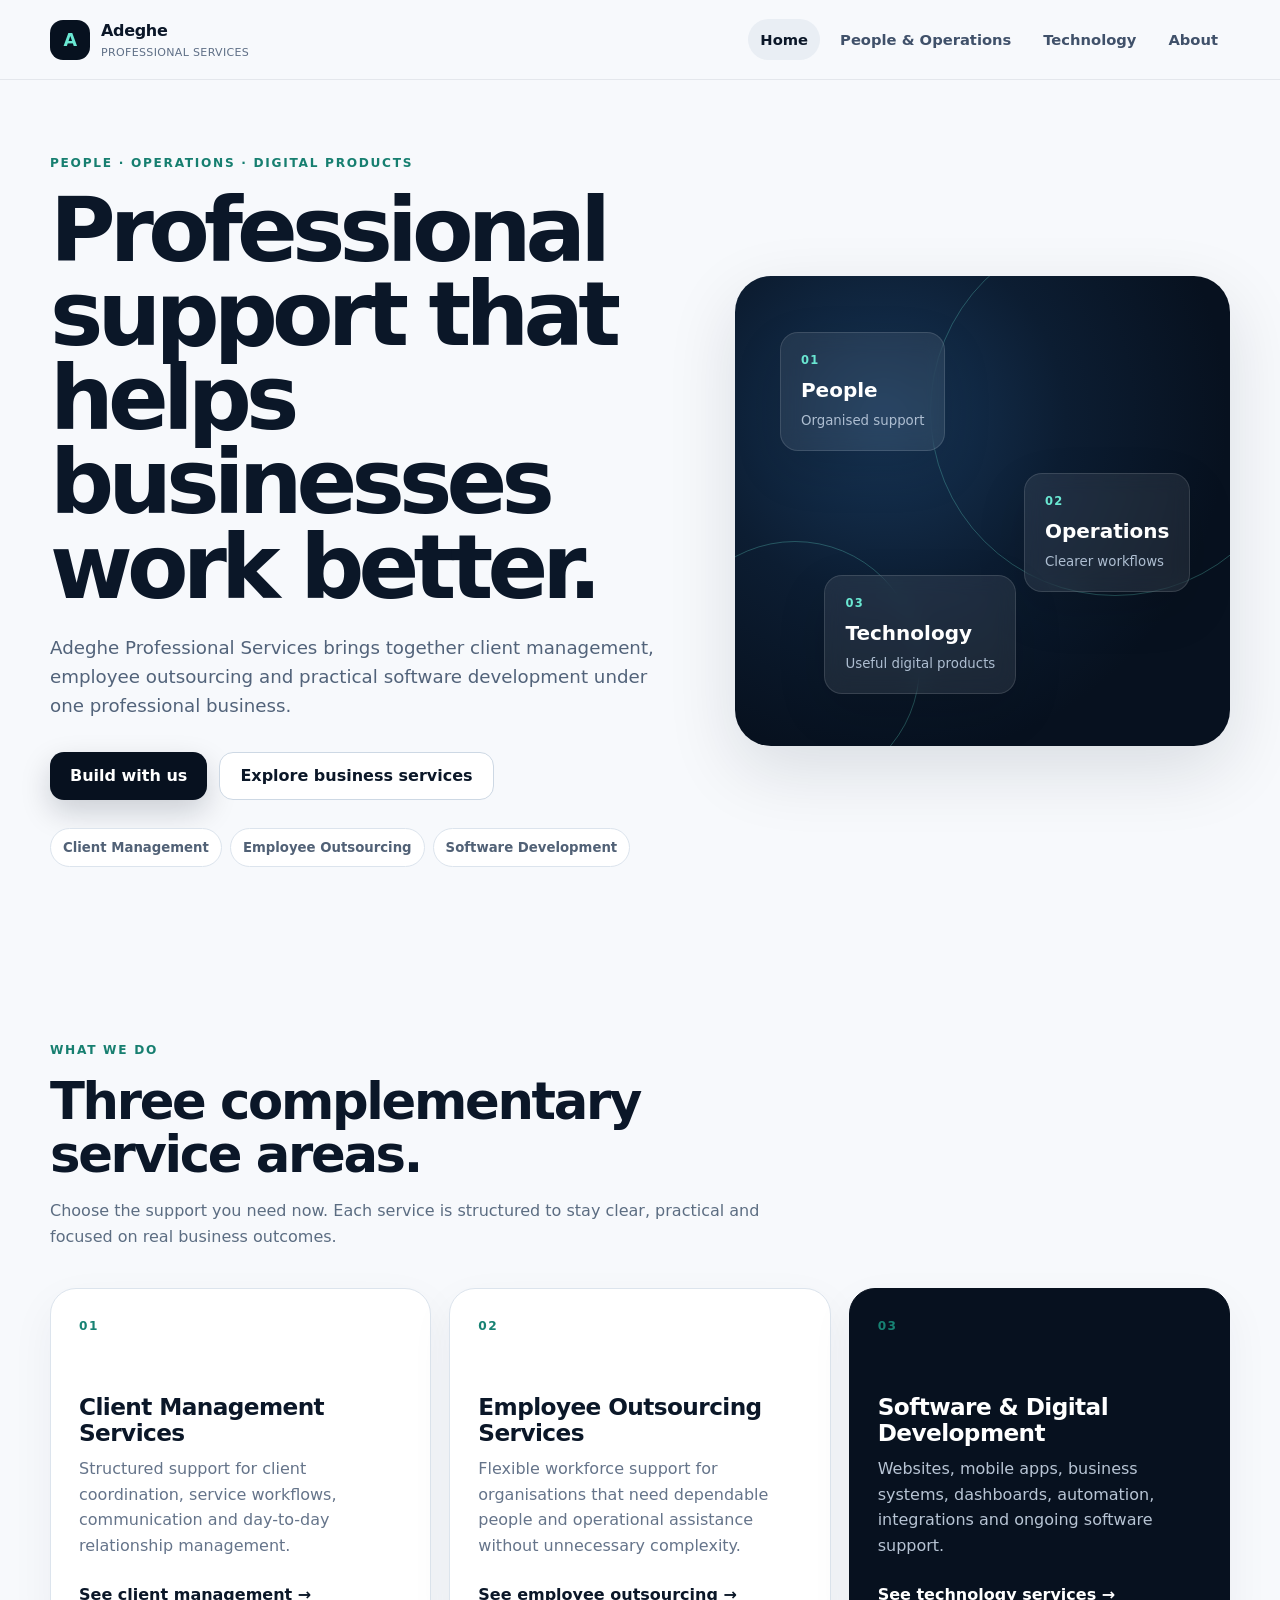
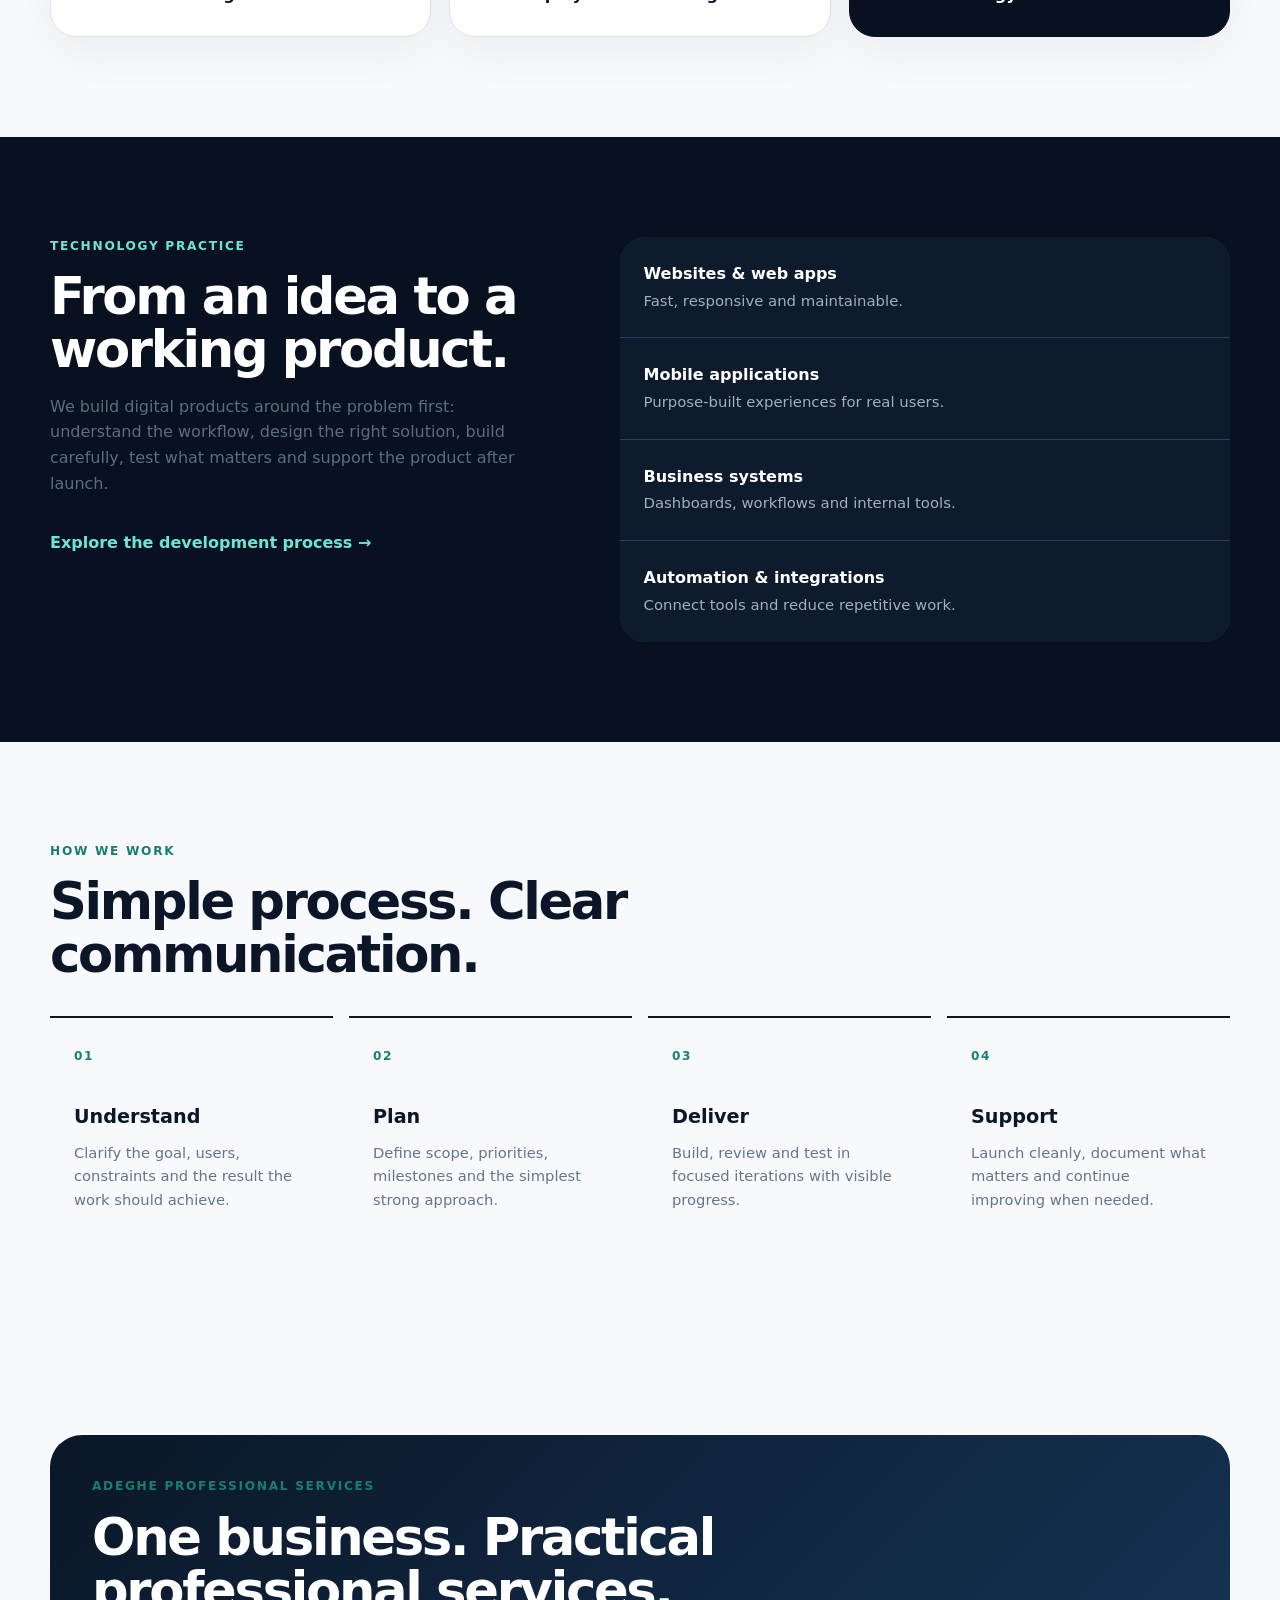
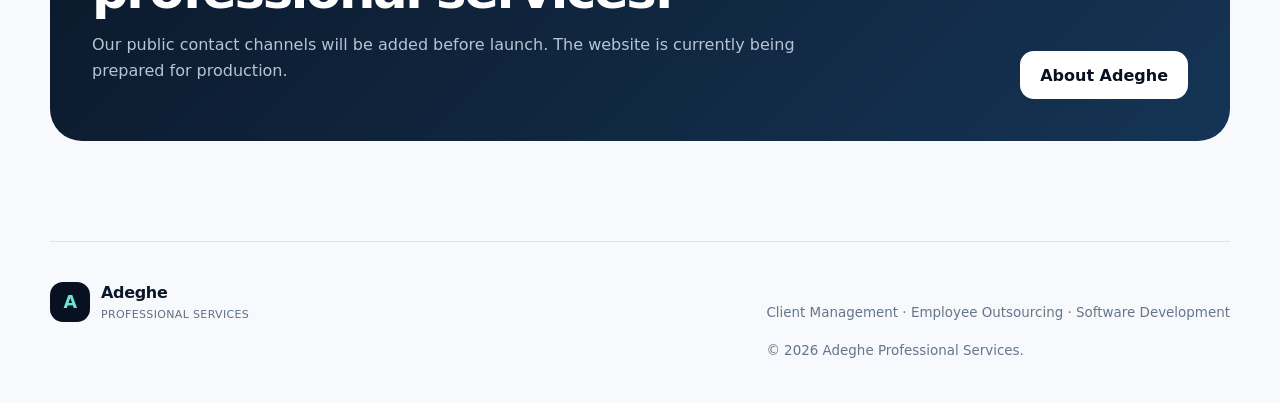
==== index.html @ 2be385c3 "feat: build Adeghe Professional Services website" ====
<!doctype html>
<html lang="en">
<head>
  <meta charset="utf-8">
  <meta name="viewport" content="width=device-width,initial-scale=1">
  <title>Adeghe Professional Services | People, Operations & Technology</title>
  <meta name="description" content="Adeghe Professional Services provides client management, employee outsourcing and software development services for businesses and organisations.">
  <meta name="theme-color" content="#07111f">
  <meta property="og:title" content="Adeghe Professional Services">
  <meta property="og:description" content="Professional support for people, operations and digital products.">
  <meta property="og:type" content="website">
  <link rel="icon" href="favicon.svg" type="image/svg+xml">
  <link rel="stylesheet" href="styles.css">
  <script defer src="script.js"></script>
  <script type="application/ld+json">
  {"@context":"https://schema.org","@type":"Organization","name":"Adeghe Professional Services","description":"Client management, employee outsourcing and software development services.","areaServed":"Nigeria"}
  </script>
</head>
<body>
  <a class="skip-link" href="#main">Skip to content</a>
  <header class="site-header">
    <a class="brand" href="index.html" aria-label="Adeghe Professional Services home">
      <span class="brand-mark" aria-hidden="true">A</span>
      <span><strong>Adeghe</strong><small>Professional Services</small></span>
    </a>
    <button class="menu-toggle" aria-expanded="false" aria-controls="primary-nav">Menu</button>
    <nav id="primary-nav" class="primary-nav" aria-label="Primary">
      <a class="active" href="index.html">Home</a>
      <a href="people-operations.html">People & Operations</a>
      <a href="technology.html">Technology</a>
      <a href="about.html">About</a>
    </nav>
  </header>

  <main id="main">
    <section class="hero shell">
      <div class="hero-copy">
        <p class="eyebrow">People · Operations · Digital Products</p>
        <h1>Professional support that helps businesses work better.</h1>
        <p class="hero-text">Adeghe Professional Services brings together client management, employee outsourcing and practical software development under one professional business.</p>
        <div class="hero-actions">
          <a class="button primary" href="technology.html">Build with us</a>
          <a class="button secondary" href="people-operations.html">Explore business services</a>
        </div>
        <div class="trust-row" aria-label="Core service areas">
          <span>Client Management</span><span>Employee Outsourcing</span><span>Software Development</span>
        </div>
      </div>
      <div class="hero-visual" aria-hidden="true">
        <div class="orbit orbit-one"></div>
        <div class="orbit orbit-two"></div>
        <div class="signal-card card-a"><span>01</span><strong>People</strong><small>Organised support</small></div>
        <div class="signal-card card-b"><span>02</span><strong>Operations</strong><small>Clearer workflows</small></div>
        <div class="signal-card card-c"><span>03</span><strong>Technology</strong><small>Useful digital products</small></div>
      </div>
    </section>

    <section class="section shell">
      <div class="section-heading">
        <p class="eyebrow">What we do</p>
        <h2>Three complementary service areas.</h2>
        <p>Choose the support you need now. Each service is structured to stay clear, practical and focused on real business outcomes.</p>
      </div>
      <div class="service-grid">
        <article class="service-card">
          <span class="service-number">01</span>
          <h3>Client Management Services</h3>
          <p>Structured support for client coordination, service workflows, communication and day-to-day relationship management.</p>
          <a href="people-operations.html#client-management">See client management <span aria-hidden="true">→</span></a>
        </article>
        <article class="service-card">
          <span class="service-number">02</span>
          <h3>Employee Outsourcing Services</h3>
          <p>Flexible workforce support for organisations that need dependable people and operational assistance without unnecessary complexity.</p>
          <a href="people-operations.html#employee-outsourcing">See employee outsourcing <span aria-hidden="true">→</span></a>
        </article>
        <article class="service-card feature-card">
          <span class="service-number">03</span>
          <h3>Software & Digital Development</h3>
          <p>Websites, mobile apps, business systems, dashboards, automation, integrations and ongoing software support.</p>
          <a href="technology.html">See technology services <span aria-hidden="true">→</span></a>
        </article>
      </div>
    </section>

    <section class="section contrast">
      <div class="shell split">
        <div>
          <p class="eyebrow">Technology practice</p>
          <h2>From an idea to a working product.</h2>
          <p>We build digital products around the problem first: understand the workflow, design the right solution, build carefully, test what matters and support the product after launch.</p>
          <a class="text-link" href="technology.html">Explore the development process →</a>
        </div>
        <div class="capability-list">
          <div><strong>Websites & web apps</strong><span>Fast, responsive and maintainable.</span></div>
          <div><strong>Mobile applications</strong><span>Purpose-built experiences for real users.</span></div>
          <div><strong>Business systems</strong><span>Dashboards, workflows and internal tools.</span></div>
          <div><strong>Automation & integrations</strong><span>Connect tools and reduce repetitive work.</span></div>
        </div>
      </div>
    </section>

    <section class="section shell">
      <div class="section-heading narrow">
        <p class="eyebrow">How we work</p>
        <h2>Simple process. Clear communication.</h2>
      </div>
      <ol class="process-grid">
        <li><span>01</span><h3>Understand</h3><p>Clarify the goal, users, constraints and the result the work should achieve.</p></li>
        <li><span>02</span><h3>Plan</h3><p>Define scope, priorities, milestones and the simplest strong approach.</p></li>
        <li><span>03</span><h3>Deliver</h3><p>Build, review and test in focused iterations with visible progress.</p></li>
        <li><span>04</span><h3>Support</h3><p>Launch cleanly, document what matters and continue improving when needed.</p></li>
      </ol>
    </section>

    <section class="section shell">
      <div class="cta-panel">
        <div>
          <p class="eyebrow">Adeghe Professional Services</p>
          <h2>One business. Practical professional services.</h2>
          <p>Our public contact channels will be added before launch. The website is currently being prepared for production.</p>
        </div>
        <a class="button light" href="about.html">About Adeghe</a>
      </div>
    </section>
  </main>

  <footer class="site-footer shell">
    <div class="brand footer-brand"><span class="brand-mark" aria-hidden="true">A</span><span><strong>Adeghe</strong><small>Professional Services</small></span></div>
    <p>Client Management · Employee Outsourcing · Software Development</p>
    <p class="copyright">© <span data-year></span> Adeghe Professional Services.</p>
  </footer>
</body>
</html>
---- styles.css ----
:root{--bg:#07111f;--bg2:#0d1b2d;--ink:#0b1728;--muted:#607087;--line:#dce4ed;--paper:#f7f9fc;--white:#fff;--accent:#2ad1b4;--accent2:#6ae7d2;--max:1180px;--radius:26px;--shadow:0 24px 70px rgba(9,25,44,.12)}*{box-sizing:border-box}html{scroll-behavior:smooth}body{margin:0;font-family:Inter,ui-sans-serif,system-ui,-apple-system,BlinkMacSystemFont,"Segoe UI",sans-serif;color:var(--ink);background:var(--paper);line-height:1.6}a{color:inherit}button,a{touch-action:manipulation}.skip-link{position:absolute;left:-9999px;top:10px;background:#fff;padding:10px 14px;z-index:100}.skip-link:focus{left:10px}.shell{width:min(calc(100% - 40px),var(--max));margin-inline:auto}.site-header{position:sticky;top:0;z-index:20;display:flex;align-items:center;justify-content:space-between;gap:28px;padding:18px max(20px,calc((100vw - var(--max))/2));background:rgba(247,249,252,.93);backdrop-filter:blur(16px);border-bottom:1px solid rgba(11,23,40,.08)}.brand{display:inline-flex;align-items:center;gap:11px;text-decoration:none;min-width:max-content}.brand-mark{display:grid;place-items:center;width:40px;height:40px;border-radius:13px;background:var(--bg);color:var(--accent2);font-weight:900;font-size:1.1rem;letter-spacing:-.03em}.brand strong,.brand small{display:block}.brand strong{font-size:1rem;letter-spacing:-.02em}.brand small{font-size:.69rem;color:var(--muted);letter-spacing:.03em;text-transform:uppercase}.primary-nav{display:flex;gap:8px;align-items:center}.primary-nav a{padding:9px 12px;border-radius:999px;text-decoration:none;color:#40516a;font-size:.92rem;font-weight:700}.primary-nav a:hover,.primary-nav a.active{background:#e9eef4;color:var(--ink)}.menu-toggle{display:none;border:1px solid var(--line);background:#fff;border-radius:12px;padding:10px 13px;font-weight:800}.hero{min-height:680px;display:grid;grid-template-columns:1.12fr .88fr;gap:56px;align-items:center;padding-top:74px;padding-bottom:74px}.eyebrow{margin:0 0 14px;color:#177f70;text-transform:uppercase;letter-spacing:.14em;font-size:.76rem;font-weight:900}.hero h1,.page-hero h1{margin:0;max-width:900px;font-size:clamp(3.25rem,7vw,6.5rem);line-height:.94;letter-spacing:-.065em}.hero-text,.page-hero>p:last-child{max-width:720px;color:#52637a;font-size:1.14rem;margin:24px 0 0}.hero-actions{display:flex;gap:12px;flex-wrap:wrap;margin-top:32px}.button{display:inline-flex;align-items:center;justify-content:center;min-height:48px;padding:0 20px;border-radius:14px;text-decoration:none;font-weight:850;transition:transform .18s ease,box-shadow .18s ease}.button:hover{transform:translateY(-2px)}.button.primary{background:var(--bg);color:#fff;box-shadow:0 12px 30px rgba(7,17,31,.18)}.button.secondary{border:1px solid #cdd8e4;background:#fff}.button.light{background:#fff;color:var(--bg)}.trust-row{display:flex;flex-wrap:wrap;gap:8px;margin-top:28px}.trust-row span,.tag-cloud span{border:1px solid var(--line);background:#fff;border-radius:999px;padding:8px 12px;font-size:.83rem;font-weight:750;color:#516176}.hero-visual{position:relative;min-height:470px;border-radius:36px;overflow:hidden;background:radial-gradient(circle at 30% 30%,#173658 0,#0c1d32 38%,#07111f 72%);box-shadow:var(--shadow)}.orbit{position:absolute;border:1px solid rgba(106,231,210,.28);border-radius:50%}.orbit-one{width:370px;height:370px;right:-70px;top:-50px}.orbit-two{width:250px;height:250px;left:-65px;bottom:-45px}.signal-card{position:absolute;padding:18px 20px;border:1px solid rgba(255,255,255,.12);border-radius:18px;background:rgba(255,255,255,.08);backdrop-filter:blur(10px);color:#fff;box-shadow:0 18px 50px rgba(0,0,0,.12)}.signal-card span{display:block;color:var(--accent2);font-size:.72rem;font-weight:900;letter-spacing:.12em}.signal-card strong{display:block;font-size:1.25rem;margin:4px 0 1px}.signal-card small{color:#aebed1}.card-a{left:9%;top:12%}.card-b{right:8%;top:42%}.card-c{left:18%;bottom:11%}.section{padding-top:100px;padding-bottom:100px}.section-heading{max-width:760px}.section-heading.narrow{max-width:620px}.section h2{font-size:clamp(2.1rem,4vw,4rem);line-height:1.03;letter-spacing:-.045em;margin:0 0 18px}.section-heading>p:last-child,.split>div>p{color:#5c6d82}.service-grid{display:grid;grid-template-columns:repeat(3,1fr);gap:18px;margin-top:38px}.service-card{min-height:300px;padding:28px;border-radius:var(--radius);background:#fff;border:1px solid var(--line);box-shadow:0 16px 45px rgba(14,34,55,.05);display:flex;flex-direction:column}.service-card.feature-card{background:var(--bg);color:#fff;border-color:var(--bg)}.service-number{font-size:.76rem;font-weight:900;letter-spacing:.12em;color:#178273}.service-card h3{font-size:1.45rem;line-height:1.12;letter-spacing:-.025em;margin:58px 0 10px}.service-card p{margin:0;color:#65748a}.feature-card p{color:#b7c4d4}.service-card a{margin-top:auto;padding-top:24px;text-decoration:none;font-weight:850}.contrast{background:var(--bg);color:#fff}.contrast .eyebrow{color:var(--accent2)}.contrast p{color:#b8c5d5}.split{display:grid;grid-template-columns:.9fr 1.1fr;gap:70px;align-items:start}.capability-list{display:grid;gap:1px;border-radius:var(--radius);overflow:hidden;background:#29405b}.capability-list div{padding:24px;background:#0d1b2d}.capability-list strong,.capability-list span{display:block}.capability-list span{color:#9fb0c4;font-size:.93rem;margin-top:3px}.text-link{display:inline-block;margin-top:18px;color:var(--accent2);font-weight:850;text-decoration:none}.process-grid{list-style:none;padding:0;margin:36px 0 0;display:grid;grid-template-columns:repeat(4,1fr);gap:16px}.process-grid li{padding:24px;border-top:2px solid var(--ink)}.process-grid span,.principles span{font-size:.76rem;font-weight:900;color:#178273;letter-spacing:.12em}.process-grid h3{margin:34px 0 8px;font-size:1.2rem}.process-grid p{margin:0;color:#66758a;font-size:.92rem}.cta-panel{display:flex;align-items:end;justify-content:space-between;gap:30px;padding:42px;border-radius:32px;background:linear-gradient(135deg,#0b1728,#153455);color:#fff}.cta-panel h2{max-width:730px;margin-bottom:8px}.cta-panel p:last-child{color:#b7c4d4;max-width:720px}.page-hero{padding-top:100px;padding-bottom:72px}.page-hero h1{font-size:clamp(3rem,6vw,5.7rem);max-width:980px}.detail-section{display:grid;grid-template-columns:130px 1fr;gap:32px}.detail-index{font-size:clamp(3rem,6vw,6rem);font-weight:900;letter-spacing:-.07em;color:#d5dee7;line-height:1}.detail-grid{display:grid;grid-template-columns:repeat(3,1fr);gap:16px;margin-top:34px}.detail-grid article{padding:24px;border-radius:20px;background:#fff;border:1px solid var(--line)}.contrast .detail-grid article{background:#0d1b2d;border-color:#233b58}.detail-grid h3{margin:0 0 8px}.detail-grid p{margin:0;color:#66758a}.contrast .detail-grid p{color:#aebed1}.tech-grid{grid-template-columns:repeat(3,1fr)}.tech-grid .service-card{min-height:260px}.tech-grid .service-card h3{margin-top:36px}.stacked-process{list-style:none;margin:0;padding:0}.stacked-process li{display:flex;gap:18px;padding:20px 0;border-bottom:1px solid #233b58}.stacked-process li>span{display:grid;place-items:center;flex:0 0 36px;height:36px;border-radius:50%;background:#14324d;color:var(--accent2);font-weight:900}.stacked-process strong{font-size:1.08rem}.stacked-process p{margin:2px 0 0}.tag-cloud{display:flex;flex-wrap:wrap;gap:10px;margin-top:30px}.tag-cloud span{padding:11px 15px}.principles{display:grid;gap:14px}.principles article{display:flex;gap:18px;padding:22px;border:1px solid var(--line);border-radius:20px;background:#fff}.principles h3,.principles p{margin:0}.principles p{margin-top:5px;color:#66758a}.site-footer{padding-top:38px;padding-bottom:42px;border-top:1px solid var(--line);display:grid;grid-template-columns:1fr auto;gap:16px;align-items:end;color:#66758a}.footer-brand{color:var(--ink)}.site-footer>p{margin:0;font-size:.84rem}.copyright{grid-column:2}.error-page{min-height:100vh;display:grid;place-content:center;justify-items:start}.error-page h1{font-size:clamp(3rem,7vw,6rem);margin:0;letter-spacing:-.06em}.error-page p{color:#607087}@media(max-width:900px){.hero{grid-template-columns:1fr;min-height:auto;padding-top:56px}.hero-visual{min-height:390px}.service-grid,.tech-grid{grid-template-columns:1fr 1fr}.split{grid-template-columns:1fr;gap:36px}.process-grid{grid-template-columns:1fr 1fr}.detail-section{grid-template-columns:1fr}.detail-index{font-size:3rem}.detail-grid{grid-template-columns:1fr}.site-footer{grid-template-columns:1fr}.copyright{grid-column:1}.cta-panel{align-items:flex-start;flex-direction:column}}@media(max-width:720px){.site-header{padding:14px 20px}.menu-toggle{display:block}.primary-nav{display:none;position:absolute;left:16px;right:16px;top:72px;flex-direction:column;align-items:stretch;padding:10px;background:#fff;border:1px solid var(--line);border-radius:18px;box-shadow:var(--shadow)}.primary-nav.open{display:flex}.primary-nav a{padding:12px}.shell{width:min(calc(100% - 28px),var(--max))}.hero{gap:34px;padding-top:44px;padding-bottom:54px}.hero h1,.page-hero h1{letter-spacing:-.052em}.hero-visual{min-height:340px}.signal-card{padding:14px 16px}.card-a{left:6%;top:10%}.card-b{right:5%;top:42%}.card-c{left:10%;bottom:9%}.section{padding-top:72px;padding-bottom:72px}.service-grid,.tech-grid,.process-grid{grid-template-columns:1fr}.service-card{min-height:250px}.service-card h3{margin-top:38px}.page-hero{padding-top:70px;padding-bottom:48px}.cta-panel{padding:28px}.brand small{font-size:.62rem}.site-footer{align-items:start}}@media(prefers-reduced-motion:reduce){html{scroll-behavior:auto}.button{transition:none}}
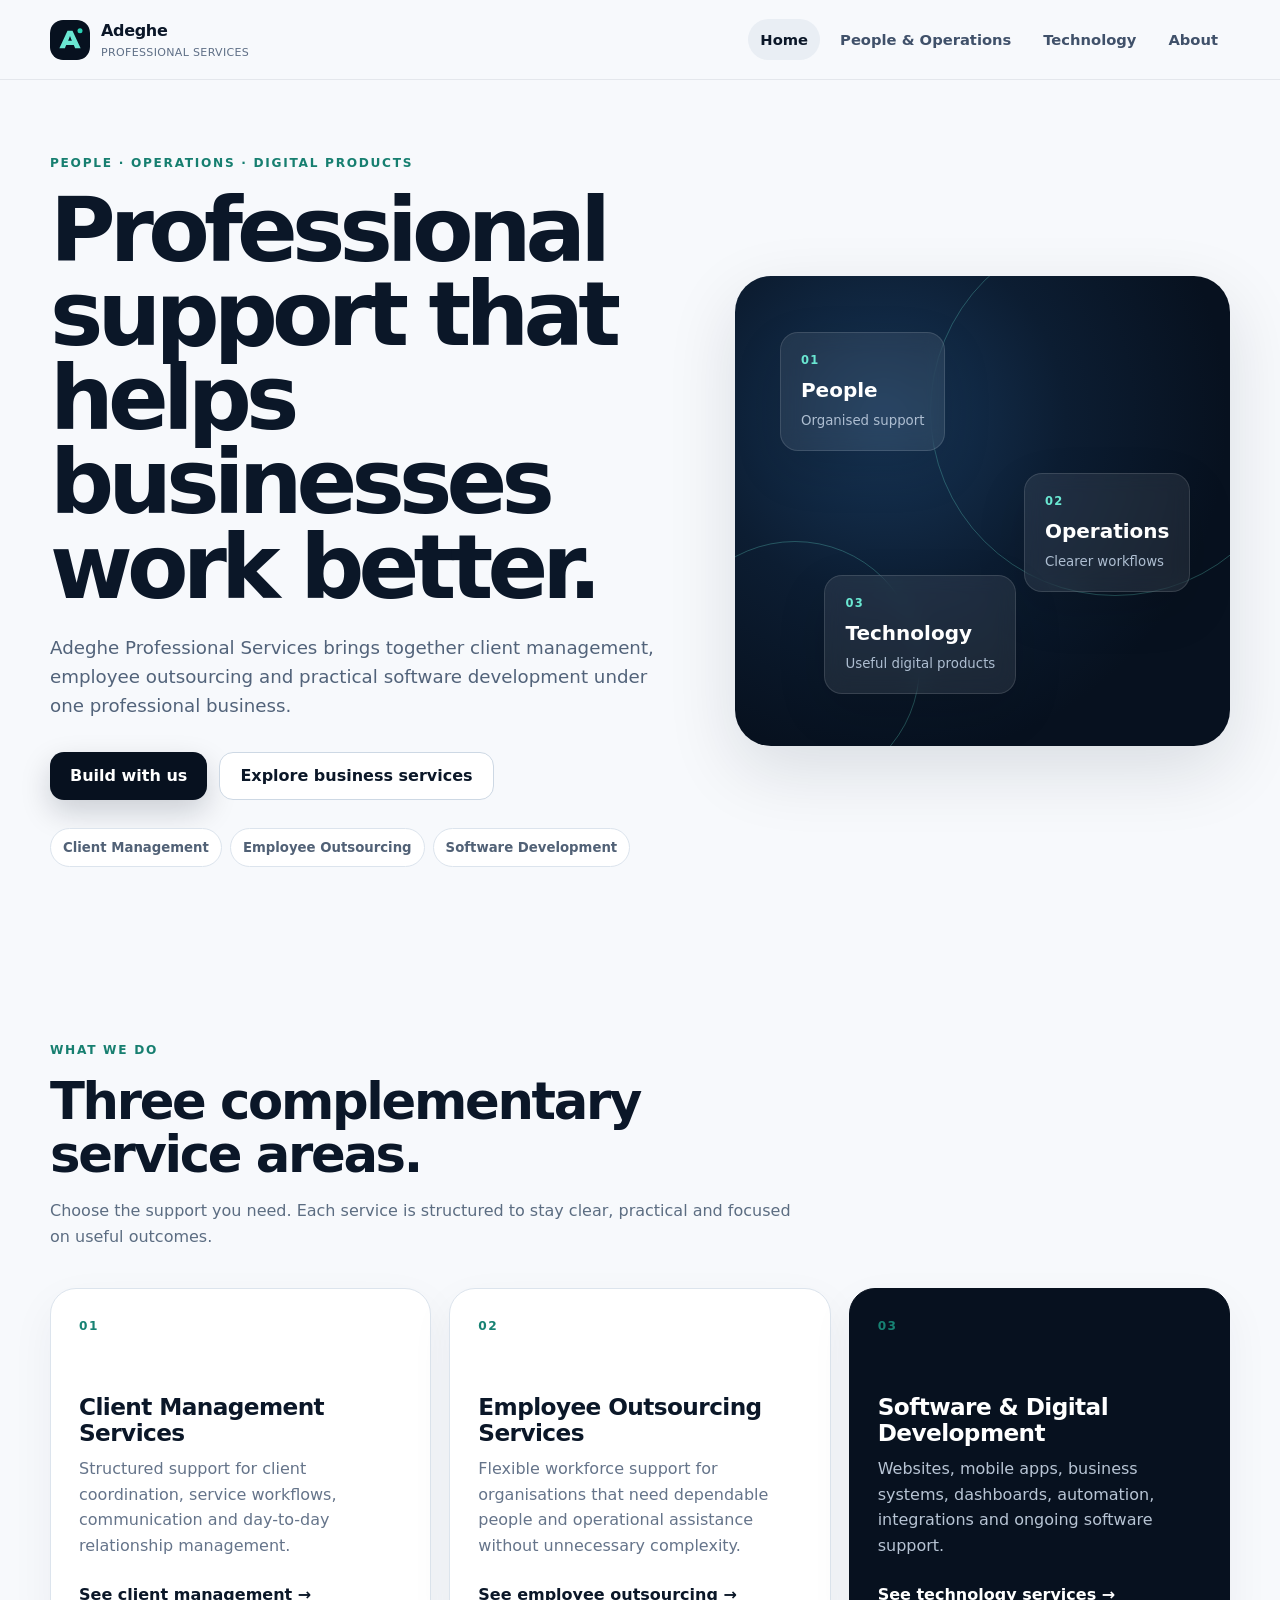
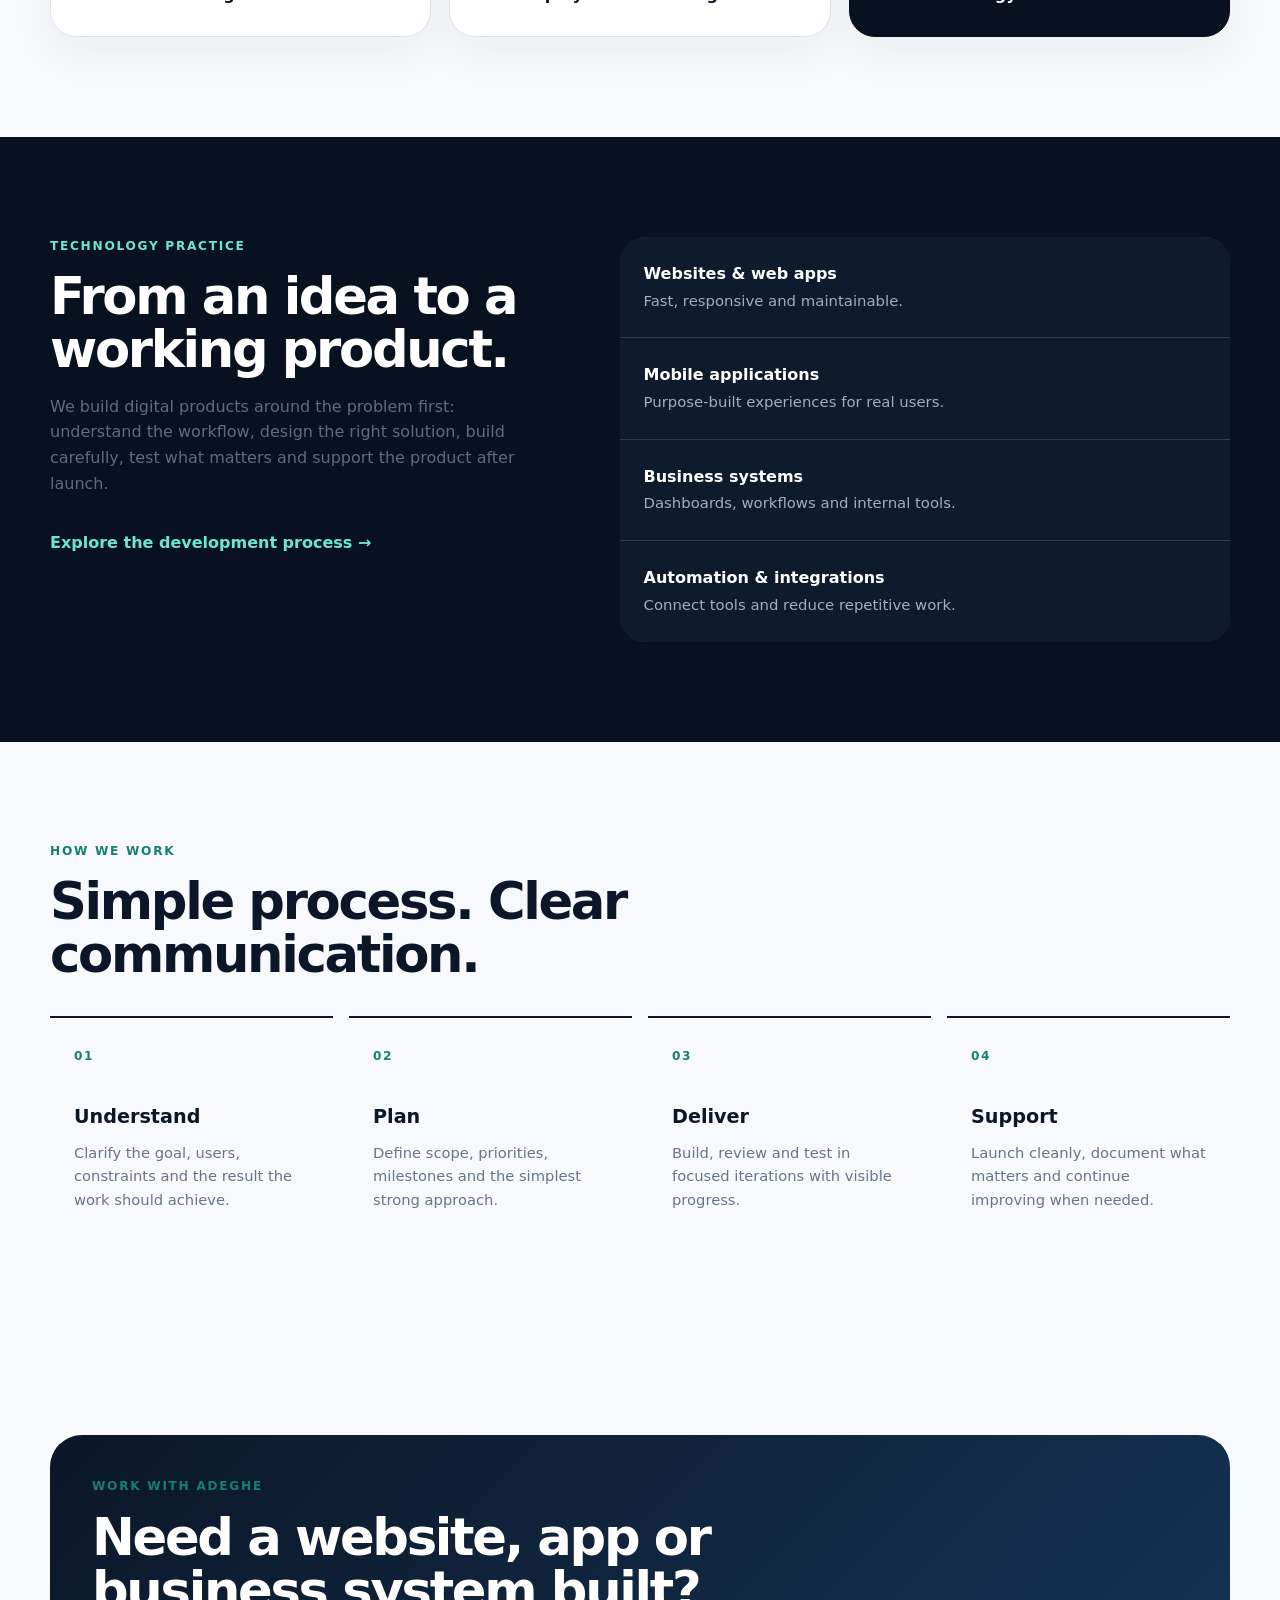
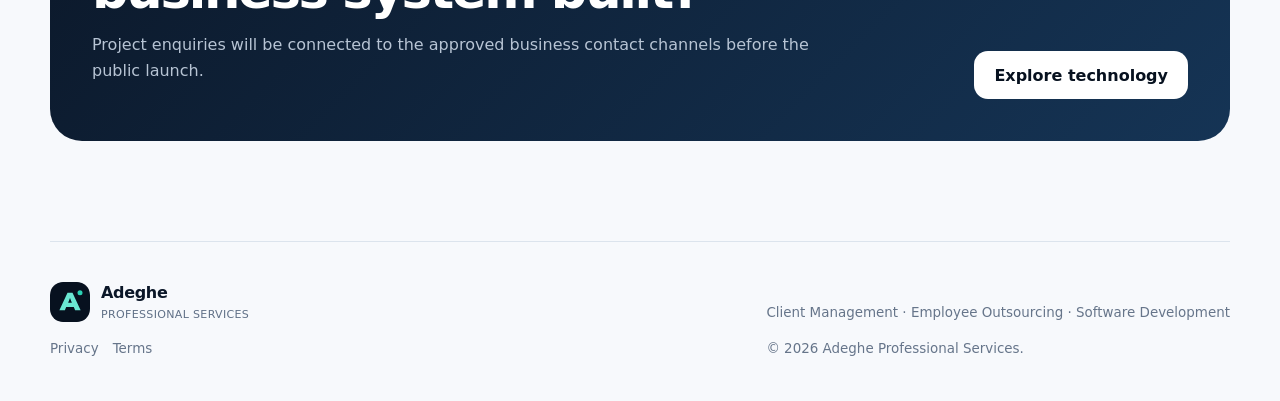
==== commit 4ad1709b: "polish: strengthen branding, scope and legal pages" ====
--- a/index.html
+++ b/index.html
@@ -2,133 +2,109 @@
 <html lang="en">
 <head>
   <meta charset="utf-8">
-  <meta name="viewport" content="width=device-width,initial-scale=1">
-  <title>Adeghe Professional Services | People, Operations & Technology</title>
-  <meta name="description" content="Adeghe Professional Services provides client management, employee outsourcing and software development services for businesses and organisations.">
-  <meta name="theme-color" content="#07111f">
+<meta name="viewport" content="width=device-width,initial-scale=1">
+<title>Adeghe Professional Services | People, Operations & Technology</title>
+<meta name="description" content="Adeghe Professional Services provides client management, employee outsourcing and software development services for businesses and organisations.">
+<meta name="theme-color" content="#07111f">
+<link rel="icon" href="favicon.svg" type="image/svg+xml">
+<link rel="stylesheet" href="styles.css">
+<script defer src="script.js"></script>
   <meta property="og:title" content="Adeghe Professional Services">
   <meta property="og:description" content="Professional support for people, operations and digital products.">
   <meta property="og:type" content="website">
-  <link rel="icon" href="favicon.svg" type="image/svg+xml">
-  <link rel="stylesheet" href="styles.css">
-  <script defer src="script.js"></script>
   <script type="application/ld+json">
   {"@context":"https://schema.org","@type":"Organization","name":"Adeghe Professional Services","description":"Client management, employee outsourcing and software development services.","areaServed":"Nigeria"}
   </script>
 </head>
 <body>
-  <a class="skip-link" href="#main">Skip to content</a>
-  <header class="site-header">
-    <a class="brand" href="index.html" aria-label="Adeghe Professional Services home">
-      <span class="brand-mark" aria-hidden="true">A</span>
-      <span><strong>Adeghe</strong><small>Professional Services</small></span>
-    </a>
-    <button class="menu-toggle" aria-expanded="false" aria-controls="primary-nav">Menu</button>
-    <nav id="primary-nav" class="primary-nav" aria-label="Primary">
-      <a class="active" href="index.html">Home</a>
-      <a href="people-operations.html">People & Operations</a>
-      <a href="technology.html">Technology</a>
-      <a href="about.html">About</a>
-    </nav>
-  </header>
+<a class="skip-link" href="#main">Skip to content</a>
+<header class="site-header">
+  <a class="brand" href="index.html" aria-label="Adeghe Professional Services home">
+    <img class="brand-mark" src="logo-mark.svg" alt="" width="40" height="40">
+    <span><strong>Adeghe</strong><small>Professional Services</small></span>
+  </a>
+  <button class="menu-toggle" aria-expanded="false" aria-controls="primary-nav">Menu</button>
+  <nav id="primary-nav" class="primary-nav" aria-label="Primary">
+    <a class="active" href="index.html">Home</a>
+    <a href="people-operations.html">People & Operations</a>
+    <a href="technology.html">Technology</a>
+    <a href="about.html">About</a>
+  </nav>
+</header>
+<main id="main">
+  <section class="hero shell">
+    <div class="hero-copy">
+      <p class="eyebrow">People · Operations · Digital Products</p>
+      <h1>Professional support that helps businesses work better.</h1>
+      <p class="hero-text">Adeghe Professional Services brings together client management, employee outsourcing and practical software development under one professional business.</p>
+      <div class="hero-actions">
+        <a class="button primary" href="technology.html">Build with us</a>
+        <a class="button secondary" href="people-operations.html">Explore business services</a>
+      </div>
+      <div class="trust-row" aria-label="Core service areas">
+        <span>Client Management</span><span>Employee Outsourcing</span><span>Software Development</span>
+      </div>
+    </div>
+    <div class="hero-visual" aria-hidden="true">
+      <div class="orbit orbit-one"></div><div class="orbit orbit-two"></div>
+      <div class="signal-card card-a"><span>01</span><strong>People</strong><small>Organised support</small></div>
+      <div class="signal-card card-b"><span>02</span><strong>Operations</strong><small>Clearer workflows</small></div>
+      <div class="signal-card card-c"><span>03</span><strong>Technology</strong><small>Useful digital products</small></div>
+    </div>
+  </section>
 
-  <main id="main">
-    <section class="hero shell">
-      <div class="hero-copy">
-        <p class="eyebrow">People · Operations · Digital Products</p>
-        <h1>Professional support that helps businesses work better.</h1>
-        <p class="hero-text">Adeghe Professional Services brings together client management, employee outsourcing and practical software development under one professional business.</p>
-        <div class="hero-actions">
-          <a class="button primary" href="technology.html">Build with us</a>
-          <a class="button secondary" href="people-operations.html">Explore business services</a>
-        </div>
-        <div class="trust-row" aria-label="Core service areas">
-          <span>Client Management</span><span>Employee Outsourcing</span><span>Software Development</span>
-        </div>
+  <section class="section shell">
+    <div class="section-heading">
+      <p class="eyebrow">What we do</p>
+      <h2>Three complementary service areas.</h2>
+      <p>Choose the support you need. Each service is structured to stay clear, practical and focused on useful outcomes.</p>
+    </div>
+    <div class="service-grid">
+      <article class="service-card"><span class="service-number">01</span><h3>Client Management Services</h3><p>Structured support for client coordination, service workflows, communication and day-to-day relationship management.</p><a href="people-operations.html#client-management">See client management <span aria-hidden="true">→</span></a></article>
+      <article class="service-card"><span class="service-number">02</span><h3>Employee Outsourcing Services</h3><p>Flexible workforce support for organisations that need dependable people and operational assistance without unnecessary complexity.</p><a href="people-operations.html#employee-outsourcing">See employee outsourcing <span aria-hidden="true">→</span></a></article>
+      <article class="service-card feature-card"><span class="service-number">03</span><h3>Software & Digital Development</h3><p>Websites, mobile apps, business systems, dashboards, automation, integrations and ongoing software support.</p><a href="technology.html">See technology services <span aria-hidden="true">→</span></a></article>
+    </div>
+  </section>
+
+  <section class="section contrast">
+    <div class="shell split">
+      <div>
+        <p class="eyebrow">Technology practice</p>
+        <h2>From an idea to a working product.</h2>
+        <p>We build digital products around the problem first: understand the workflow, design the right solution, build carefully, test what matters and support the product after launch.</p>
+        <a class="text-link" href="technology.html">Explore the development process →</a>
       </div>
-      <div class="hero-visual" aria-hidden="true">
-        <div class="orbit orbit-one"></div>
-        <div class="orbit orbit-two"></div>
-        <div class="signal-card card-a"><span>01</span><strong>People</strong><small>Organised support</small></div>
-        <div class="signal-card card-b"><span>02</span><strong>Operations</strong><small>Clearer workflows</small></div>
-        <div class="signal-card card-c"><span>03</span><strong>Technology</strong><small>Useful digital products</small></div>
+      <div class="capability-list">
+        <div><strong>Websites & web apps</strong><span>Fast, responsive and maintainable.</span></div>
+        <div><strong>Mobile applications</strong><span>Purpose-built experiences for real users.</span></div>
+        <div><strong>Business systems</strong><span>Dashboards, workflows and internal tools.</span></div>
+        <div><strong>Automation & integrations</strong><span>Connect tools and reduce repetitive work.</span></div>
       </div>
-    </section>
+    </div>
+  </section>
 
-    <section class="section shell">
-      <div class="section-heading">
-        <p class="eyebrow">What we do</p>
-        <h2>Three complementary service areas.</h2>
-        <p>Choose the support you need now. Each service is structured to stay clear, practical and focused on real business outcomes.</p>
-      </div>
-      <div class="service-grid">
-        <article class="service-card">
-          <span class="service-number">01</span>
-          <h3>Client Management Services</h3>
-          <p>Structured support for client coordination, service workflows, communication and day-to-day relationship management.</p>
-          <a href="people-operations.html#client-management">See client management <span aria-hidden="true">→</span></a>
-        </article>
-        <article class="service-card">
-          <span class="service-number">02</span>
-          <h3>Employee Outsourcing Services</h3>
-          <p>Flexible workforce support for organisations that need dependable people and operational assistance without unnecessary complexity.</p>
-          <a href="people-operations.html#employee-outsourcing">See employee outsourcing <span aria-hidden="true">→</span></a>
-        </article>
-        <article class="service-card feature-card">
-          <span class="service-number">03</span>
-          <h3>Software & Digital Development</h3>
-          <p>Websites, mobile apps, business systems, dashboards, automation, integrations and ongoing software support.</p>
-          <a href="technology.html">See technology services <span aria-hidden="true">→</span></a>
-        </article>
-      </div>
-    </section>
+  <section class="section shell">
+    <div class="section-heading narrow"><p class="eyebrow">How we work</p><h2>Simple process. Clear communication.</h2></div>
+    <ol class="process-grid">
+      <li><span>01</span><h3>Understand</h3><p>Clarify the goal, users, constraints and the result the work should achieve.</p></li>
+      <li><span>02</span><h3>Plan</h3><p>Define scope, priorities, milestones and the simplest strong approach.</p></li>
+      <li><span>03</span><h3>Deliver</h3><p>Build, review and test in focused iterations with visible progress.</p></li>
+      <li><span>04</span><h3>Support</h3><p>Launch cleanly, document what matters and continue improving when needed.</p></li>
+    </ol>
+  </section>
 
-    <section class="section contrast">
-      <div class="shell split">
-        <div>
-          <p class="eyebrow">Technology practice</p>
-          <h2>From an idea to a working product.</h2>
-          <p>We build digital products around the problem first: understand the workflow, design the right solution, build carefully, test what matters and support the product after launch.</p>
-          <a class="text-link" href="technology.html">Explore the development process →</a>
-        </div>
-        <div class="capability-list">
-          <div><strong>Websites & web apps</strong><span>Fast, responsive and maintainable.</span></div>
-          <div><strong>Mobile applications</strong><span>Purpose-built experiences for real users.</span></div>
-          <div><strong>Business systems</strong><span>Dashboards, workflows and internal tools.</span></div>
-          <div><strong>Automation & integrations</strong><span>Connect tools and reduce repetitive work.</span></div>
-        </div>
-      </div>
-    </section>
-
-    <section class="section shell">
-      <div class="section-heading narrow">
-        <p class="eyebrow">How we work</p>
-        <h2>Simple process. Clear communication.</h2>
-      </div>
-      <ol class="process-grid">
-        <li><span>01</span><h3>Understand</h3><p>Clarify the goal, users, constraints and the result the work should achieve.</p></li>
-        <li><span>02</span><h3>Plan</h3><p>Define scope, priorities, milestones and the simplest strong approach.</p></li>
-        <li><span>03</span><h3>Deliver</h3><p>Build, review and test in focused iterations with visible progress.</p></li>
-        <li><span>04</span><h3>Support</h3><p>Launch cleanly, document what matters and continue improving when needed.</p></li>
-      </ol>
-    </section>
-
-    <section class="section shell">
-      <div class="cta-panel">
-        <div>
-          <p class="eyebrow">Adeghe Professional Services</p>
-          <h2>One business. Practical professional services.</h2>
-          <p>Our public contact channels will be added before launch. The website is currently being prepared for production.</p>
-        </div>
-        <a class="button light" href="about.html">About Adeghe</a>
-      </div>
-    </section>
-  </main>
-
-  <footer class="site-footer shell">
-    <div class="brand footer-brand"><span class="brand-mark" aria-hidden="true">A</span><span><strong>Adeghe</strong><small>Professional Services</small></span></div>
-    <p>Client Management · Employee Outsourcing · Software Development</p>
-    <p class="copyright">© <span data-year></span> Adeghe Professional Services.</p>
-  </footer>
+  <section class="section shell">
+    <div class="cta-panel">
+      <div><p class="eyebrow">Work with Adeghe</p><h2>Need a website, app or business system built?</h2><p>Project enquiries will be connected to the approved business contact channels before the public launch.</p></div>
+      <a class="button light" href="technology.html">Explore technology</a>
+    </div>
+  </section>
+</main>
+<footer class="site-footer shell">
+  <div class="brand footer-brand"><img class="brand-mark" src="logo-mark.svg" alt="" width="40" height="40"><span><strong>Adeghe</strong><small>Professional Services</small></span></div>
+  <p>Client Management · Employee Outsourcing · Software Development</p>
+  <nav class="footer-links" aria-label="Legal"><a href="privacy.html">Privacy</a><a href="terms.html">Terms</a></nav>
+  <p class="copyright">© <span data-year></span> Adeghe Professional Services.</p>
+</footer>
 </body>
 </html>
--- a/styles.css
+++ b/styles.css
@@ -1 +1 @@
-:root{--bg:#07111f;--bg2:#0d1b2d;--ink:#0b1728;--muted:#607087;--line:#dce4ed;--paper:#f7f9fc;--white:#fff;--accent:#2ad1b4;--accent2:#6ae7d2;--max:1180px;--radius:26px;--shadow:0 24px 70px rgba(9,25,44,.12)}*{box-sizing:border-box}html{scroll-behavior:smooth}body{margin:0;font-family:Inter,ui-sans-serif,system-ui,-apple-system,BlinkMacSystemFont,"Segoe UI",sans-serif;color:var(--ink);background:var(--paper);line-height:1.6}a{color:inherit}button,a{touch-action:manipulation}.skip-link{position:absolute;left:-9999px;top:10px;background:#fff;padding:10px 14px;z-index:100}.skip-link:focus{left:10px}.shell{width:min(calc(100% - 40px),var(--max));margin-inline:auto}.site-header{position:sticky;top:0;z-index:20;display:flex;align-items:center;justify-content:space-between;gap:28px;padding:18px max(20px,calc((100vw - var(--max))/2));background:rgba(247,249,252,.93);backdrop-filter:blur(16px);border-bottom:1px solid rgba(11,23,40,.08)}.brand{display:inline-flex;align-items:center;gap:11px;text-decoration:none;min-width:max-content}.brand-mark{display:grid;place-items:center;width:40px;height:40px;border-radius:13px;background:var(--bg);color:var(--accent2);font-weight:900;font-size:1.1rem;letter-spacing:-.03em}.brand strong,.brand small{display:block}.brand strong{font-size:1rem;letter-spacing:-.02em}.brand small{font-size:.69rem;color:var(--muted);letter-spacing:.03em;text-transform:uppercase}.primary-nav{display:flex;gap:8px;align-items:center}.primary-nav a{padding:9px 12px;border-radius:999px;text-decoration:none;color:#40516a;font-size:.92rem;font-weight:700}.primary-nav a:hover,.primary-nav a.active{background:#e9eef4;color:var(--ink)}.menu-toggle{display:none;border:1px solid var(--line);background:#fff;border-radius:12px;padding:10px 13px;font-weight:800}.hero{min-height:680px;display:grid;grid-template-columns:1.12fr .88fr;gap:56px;align-items:center;padding-top:74px;padding-bottom:74px}.eyebrow{margin:0 0 14px;color:#177f70;text-transform:uppercase;letter-spacing:.14em;font-size:.76rem;font-weight:900}.hero h1,.page-hero h1{margin:0;max-width:900px;font-size:clamp(3.25rem,7vw,6.5rem);line-height:.94;letter-spacing:-.065em}.hero-text,.page-hero>p:last-child{max-width:720px;color:#52637a;font-size:1.14rem;margin:24px 0 0}.hero-actions{display:flex;gap:12px;flex-wrap:wrap;margin-top:32px}.button{display:inline-flex;align-items:center;justify-content:center;min-height:48px;padding:0 20px;border-radius:14px;text-decoration:none;font-weight:850;transition:transform .18s ease,box-shadow .18s ease}.button:hover{transform:translateY(-2px)}.button.primary{background:var(--bg);color:#fff;box-shadow:0 12px 30px rgba(7,17,31,.18)}.button.secondary{border:1px solid #cdd8e4;background:#fff}.button.light{background:#fff;color:var(--bg)}.trust-row{display:flex;flex-wrap:wrap;gap:8px;margin-top:28px}.trust-row span,.tag-cloud span{border:1px solid var(--line);background:#fff;border-radius:999px;padding:8px 12px;font-size:.83rem;font-weight:750;color:#516176}.hero-visual{position:relative;min-height:470px;border-radius:36px;overflow:hidden;background:radial-gradient(circle at 30% 30%,#173658 0,#0c1d32 38%,#07111f 72%);box-shadow:var(--shadow)}.orbit{position:absolute;border:1px solid rgba(106,231,210,.28);border-radius:50%}.orbit-one{width:370px;height:370px;right:-70px;top:-50px}.orbit-two{width:250px;height:250px;left:-65px;bottom:-45px}.signal-card{position:absolute;padding:18px 20px;border:1px solid rgba(255,255,255,.12);border-radius:18px;background:rgba(255,255,255,.08);backdrop-filter:blur(10px);color:#fff;box-shadow:0 18px 50px rgba(0,0,0,.12)}.signal-card span{display:block;color:var(--accent2);font-size:.72rem;font-weight:900;letter-spacing:.12em}.signal-card strong{display:block;font-size:1.25rem;margin:4px 0 1px}.signal-card small{color:#aebed1}.card-a{left:9%;top:12%}.card-b{right:8%;top:42%}.card-c{left:18%;bottom:11%}.section{padding-top:100px;padding-bottom:100px}.section-heading{max-width:760px}.section-heading.narrow{max-width:620px}.section h2{font-size:clamp(2.1rem,4vw,4rem);line-height:1.03;letter-spacing:-.045em;margin:0 0 18px}.section-heading>p:last-child,.split>div>p{color:#5c6d82}.service-grid{display:grid;grid-template-columns:repeat(3,1fr);gap:18px;margin-top:38px}.service-card{min-height:300px;padding:28px;border-radius:var(--radius);background:#fff;border:1px solid var(--line);box-shadow:0 16px 45px rgba(14,34,55,.05);display:flex;flex-direction:column}.service-card.feature-card{background:var(--bg);color:#fff;border-color:var(--bg)}.service-number{font-size:.76rem;font-weight:900;letter-spacing:.12em;color:#178273}.service-card h3{font-size:1.45rem;line-height:1.12;letter-spacing:-.025em;margin:58px 0 10px}.service-card p{margin:0;color:#65748a}.feature-card p{color:#b7c4d4}.service-card a{margin-top:auto;padding-top:24px;text-decoration:none;font-weight:850}.contrast{background:var(--bg);color:#fff}.contrast .eyebrow{color:var(--accent2)}.contrast p{color:#b8c5d5}.split{display:grid;grid-template-columns:.9fr 1.1fr;gap:70px;align-items:start}.capability-list{display:grid;gap:1px;border-radius:var(--radius);overflow:hidden;background:#29405b}.capability-list div{padding:24px;background:#0d1b2d}.capability-list strong,.capability-list span{display:block}.capability-list span{color:#9fb0c4;font-size:.93rem;margin-top:3px}.text-link{display:inline-block;margin-top:18px;color:var(--accent2);font-weight:850;text-decoration:none}.process-grid{list-style:none;padding:0;margin:36px 0 0;display:grid;grid-template-columns:repeat(4,1fr);gap:16px}.process-grid li{padding:24px;border-top:2px solid var(--ink)}.process-grid span,.principles span{font-size:.76rem;font-weight:900;color:#178273;letter-spacing:.12em}.process-grid h3{margin:34px 0 8px;font-size:1.2rem}.process-grid p{margin:0;color:#66758a;font-size:.92rem}.cta-panel{display:flex;align-items:end;justify-content:space-between;gap:30px;padding:42px;border-radius:32px;background:linear-gradient(135deg,#0b1728,#153455);color:#fff}.cta-panel h2{max-width:730px;margin-bottom:8px}.cta-panel p:last-child{color:#b7c4d4;max-width:720px}.page-hero{padding-top:100px;padding-bottom:72px}.page-hero h1{font-size:clamp(3rem,6vw,5.7rem);max-width:980px}.detail-section{display:grid;grid-template-columns:130px 1fr;gap:32px}.detail-index{font-size:clamp(3rem,6vw,6rem);font-weight:900;letter-spacing:-.07em;color:#d5dee7;line-height:1}.detail-grid{display:grid;grid-template-columns:repeat(3,1fr);gap:16px;margin-top:34px}.detail-grid article{padding:24px;border-radius:20px;background:#fff;border:1px solid var(--line)}.contrast .detail-grid article{background:#0d1b2d;border-color:#233b58}.detail-grid h3{margin:0 0 8px}.detail-grid p{margin:0;color:#66758a}.contrast .detail-grid p{color:#aebed1}.tech-grid{grid-template-columns:repeat(3,1fr)}.tech-grid .service-card{min-height:260px}.tech-grid .service-card h3{margin-top:36px}.stacked-process{list-style:none;margin:0;padding:0}.stacked-process li{display:flex;gap:18px;padding:20px 0;border-bottom:1px solid #233b58}.stacked-process li>span{display:grid;place-items:center;flex:0 0 36px;height:36px;border-radius:50%;background:#14324d;color:var(--accent2);font-weight:900}.stacked-process strong{font-size:1.08rem}.stacked-process p{margin:2px 0 0}.tag-cloud{display:flex;flex-wrap:wrap;gap:10px;margin-top:30px}.tag-cloud span{padding:11px 15px}.principles{display:grid;gap:14px}.principles article{display:flex;gap:18px;padding:22px;border:1px solid var(--line);border-radius:20px;background:#fff}.principles h3,.principles p{margin:0}.principles p{margin-top:5px;color:#66758a}.site-footer{padding-top:38px;padding-bottom:42px;border-top:1px solid var(--line);display:grid;grid-template-columns:1fr auto;gap:16px;align-items:end;color:#66758a}.footer-brand{color:var(--ink)}.site-footer>p{margin:0;font-size:.84rem}.copyright{grid-column:2}.error-page{min-height:100vh;display:grid;place-content:center;justify-items:start}.error-page h1{font-size:clamp(3rem,7vw,6rem);margin:0;letter-spacing:-.06em}.error-page p{color:#607087}@media(max-width:900px){.hero{grid-template-columns:1fr;min-height:auto;padding-top:56px}.hero-visual{min-height:390px}.service-grid,.tech-grid{grid-template-columns:1fr 1fr}.split{grid-template-columns:1fr;gap:36px}.process-grid{grid-template-columns:1fr 1fr}.detail-section{grid-template-columns:1fr}.detail-index{font-size:3rem}.detail-grid{grid-template-columns:1fr}.site-footer{grid-template-columns:1fr}.copyright{grid-column:1}.cta-panel{align-items:flex-start;flex-direction:column}}@media(max-width:720px){.site-header{padding:14px 20px}.menu-toggle{display:block}.primary-nav{display:none;position:absolute;left:16px;right:16px;top:72px;flex-direction:column;align-items:stretch;padding:10px;background:#fff;border:1px solid var(--line);border-radius:18px;box-shadow:var(--shadow)}.primary-nav.open{display:flex}.primary-nav a{padding:12px}.shell{width:min(calc(100% - 28px),var(--max))}.hero{gap:34px;padding-top:44px;padding-bottom:54px}.hero h1,.page-hero h1{letter-spacing:-.052em}.hero-visual{min-height:340px}.signal-card{padding:14px 16px}.card-a{left:6%;top:10%}.card-b{right:5%;top:42%}.card-c{left:10%;bottom:9%}.section{padding-top:72px;padding-bottom:72px}.service-grid,.tech-grid,.process-grid{grid-template-columns:1fr}.service-card{min-height:250px}.service-card h3{margin-top:38px}.page-hero{padding-top:70px;padding-bottom:48px}.cta-panel{padding:28px}.brand small{font-size:.62rem}.site-footer{align-items:start}}@media(prefers-reduced-motion:reduce){html{scroll-behavior:auto}.button{transition:none}}+:root{--bg:#07111f;--bg2:#0d1b2d;--ink:#0b1728;--muted:#607087;--line:#dce4ed;--paper:#f7f9fc;--white:#fff;--accent:#2ad1b4;--accent2:#6ae7d2;--max:1180px;--radius:26px;--shadow:0 24px 70px rgba(9,25,44,.12)}*{box-sizing:border-box}html{scroll-behavior:smooth}body{margin:0;font-family:Inter,ui-sans-serif,system-ui,-apple-system,BlinkMacSystemFont,"Segoe UI",sans-serif;color:var(--ink);background:var(--paper);line-height:1.6}a{color:inherit}button,a{touch-action:manipulation}.skip-link{position:absolute;left:-9999px;top:10px;background:#fff;padding:10px 14px;z-index:100}.skip-link:focus{left:10px}.shell{width:min(calc(100% - 40px),var(--max));margin-inline:auto}.site-header{position:sticky;top:0;z-index:20;display:flex;align-items:center;justify-content:space-between;gap:28px;padding:18px max(20px,calc((100vw - var(--max))/2));background:rgba(247,249,252,.93);backdrop-filter:blur(16px);border-bottom:1px solid rgba(11,23,40,.08)}.brand{display:inline-flex;align-items:center;gap:11px;text-decoration:none;min-width:max-content}.brand-mark{display:block;width:40px;height:40px;border-radius:13px}.brand strong,.brand small{display:block}.brand strong{font-size:1rem;letter-spacing:-.02em}.brand small{font-size:.69rem;color:var(--muted);letter-spacing:.03em;text-transform:uppercase}.primary-nav{display:flex;gap:8px;align-items:center}.primary-nav a{padding:9px 12px;border-radius:999px;text-decoration:none;color:#40516a;font-size:.92rem;font-weight:700}.primary-nav a:hover,.primary-nav a.active{background:#e9eef4;color:var(--ink)}.menu-toggle{display:none;border:1px solid var(--line);background:#fff;border-radius:12px;padding:10px 13px;font-weight:800}.hero{min-height:680px;display:grid;grid-template-columns:1.12fr .88fr;gap:56px;align-items:center;padding-top:74px;padding-bottom:74px}.eyebrow{margin:0 0 14px;color:#177f70;text-transform:uppercase;letter-spacing:.14em;font-size:.76rem;font-weight:900}.hero h1,.page-hero h1{margin:0;max-width:900px;font-size:clamp(3.25rem,7vw,6.5rem);line-height:.94;letter-spacing:-.065em}.hero-text,.page-hero>p:last-child{max-width:720px;color:#52637a;font-size:1.14rem;margin:24px 0 0}.hero-actions{display:flex;gap:12px;flex-wrap:wrap;margin-top:32px}.button{display:inline-flex;align-items:center;justify-content:center;min-height:48px;padding:0 20px;border-radius:14px;text-decoration:none;font-weight:850;transition:transform .18s ease,box-shadow .18s ease}.button:hover{transform:translateY(-2px)}.button.primary{background:var(--bg);color:#fff;box-shadow:0 12px 30px rgba(7,17,31,.18)}.button.secondary{border:1px solid #cdd8e4;background:#fff}.button.light{background:#fff;color:var(--bg)}.trust-row{display:flex;flex-wrap:wrap;gap:8px;margin-top:28px}.trust-row span,.tag-cloud span{border:1px solid var(--line);background:#fff;border-radius:999px;padding:8px 12px;font-size:.83rem;font-weight:750;color:#516176}.hero-visual{position:relative;min-height:470px;border-radius:36px;overflow:hidden;background:radial-gradient(circle at 30% 30%,#173658 0,#0c1d32 38%,#07111f 72%);box-shadow:var(--shadow)}.orbit{position:absolute;border:1px solid rgba(106,231,210,.28);border-radius:50%}.orbit-one{width:370px;height:370px;right:-70px;top:-50px}.orbit-two{width:250px;height:250px;left:-65px;bottom:-45px}.signal-card{position:absolute;padding:18px 20px;border:1px solid rgba(255,255,255,.12);border-radius:18px;background:rgba(255,255,255,.08);backdrop-filter:blur(10px);color:#fff;box-shadow:0 18px 50px rgba(0,0,0,.12)}.signal-card span{display:block;color:var(--accent2);font-size:.72rem;font-weight:900;letter-spacing:.12em}.signal-card strong{display:block;font-size:1.25rem;margin:4px 0 1px}.signal-card small{color:#aebed1}.card-a{left:9%;top:12%}.card-b{right:8%;top:42%}.card-c{left:18%;bottom:11%}.section{padding-top:100px;padding-bottom:100px}.section-heading{max-width:760px}.section-heading.narrow{max-width:620px}.section h2{font-size:clamp(2.1rem,4vw,4rem);line-height:1.03;letter-spacing:-.045em;margin:0 0 18px}.section-heading>p:last-child,.split>div>p{color:#5c6d82}.service-grid{display:grid;grid-template-columns:repeat(3,1fr);gap:18px;margin-top:38px}.service-card{min-height:300px;padding:28px;border-radius:var(--radius);background:#fff;border:1px solid var(--line);box-shadow:0 16px 45px rgba(14,34,55,.05);display:flex;flex-direction:column}.service-card.feature-card{background:var(--bg);color:#fff;border-color:var(--bg)}.service-number{font-size:.76rem;font-weight:900;letter-spacing:.12em;color:#178273}.service-card h3{font-size:1.45rem;line-height:1.12;letter-spacing:-.025em;margin:58px 0 10px}.service-card p{margin:0;color:#65748a}.feature-card p{color:#b7c4d4}.service-card a{margin-top:auto;padding-top:24px;text-decoration:none;font-weight:850}.contrast{background:var(--bg);color:#fff}.contrast .eyebrow{color:var(--accent2)}.contrast p{color:#b8c5d5}.split{display:grid;grid-template-columns:.9fr 1.1fr;gap:70px;align-items:start}.capability-list{display:grid;gap:1px;border-radius:var(--radius);overflow:hidden;background:#29405b}.capability-list div{padding:24px;background:#0d1b2d}.capability-list strong,.capability-list span{display:block}.capability-list span{color:#9fb0c4;font-size:.93rem;margin-top:3px}.text-link{display:inline-block;margin-top:18px;color:var(--accent2);font-weight:850;text-decoration:none}.process-grid{list-style:none;padding:0;margin:36px 0 0;display:grid;grid-template-columns:repeat(4,1fr);gap:16px}.process-grid li{padding:24px;border-top:2px solid var(--ink)}.process-grid span,.principles span{font-size:.76rem;font-weight:900;color:#178273;letter-spacing:.12em}.process-grid h3{margin:34px 0 8px;font-size:1.2rem}.process-grid p{margin:0;color:#66758a;font-size:.92rem}.cta-panel{display:flex;align-items:end;justify-content:space-between;gap:30px;padding:42px;border-radius:32px;background:linear-gradient(135deg,#0b1728,#153455);color:#fff}.cta-panel h2{max-width:730px;margin-bottom:8px}.cta-panel p:last-child{color:#b7c4d4;max-width:720px}.page-hero{padding-top:100px;padding-bottom:72px}.page-hero h1{font-size:clamp(3rem,6vw,5.7rem);max-width:980px}.detail-section{display:grid;grid-template-columns:130px 1fr;gap:32px}.detail-index{font-size:clamp(3rem,6vw,6rem);font-weight:900;letter-spacing:-.07em;color:#d5dee7;line-height:1}.detail-grid{display:grid;grid-template-columns:repeat(3,1fr);gap:16px;margin-top:34px}.detail-grid article,.audience-grid article{padding:24px;border-radius:20px;background:#fff;border:1px solid var(--line)}.contrast .detail-grid article{background:#0d1b2d;border-color:#233b58}.detail-grid h3,.audience-grid h3{margin:0 0 8px}.detail-grid p,.audience-grid p{margin:0;color:#66758a}.contrast .detail-grid p{color:#aebed1}.tech-grid{grid-template-columns:repeat(3,1fr)}.tech-grid .service-card{min-height:260px}.tech-grid .service-card h3{margin-top:36px}.stacked-process{list-style:none;margin:0;padding:0}.stacked-process li{display:flex;gap:18px;padding:20px 0;border-bottom:1px solid #233b58}.stacked-process li>span{display:grid;place-items:center;flex:0 0 36px;height:36px;border-radius:50%;background:#14324d;color:var(--accent2);font-weight:900}.stacked-process strong{font-size:1.08rem}.stacked-process p{margin:2px 0 0}.tag-cloud{display:flex;flex-wrap:wrap;gap:10px;margin-top:30px}.tag-cloud span{padding:11px 15px}.audience-section{padding-top:20px}.audience-grid{display:grid;grid-template-columns:repeat(3,1fr);gap:16px;margin-top:32px}.principles{display:grid;gap:14px}.principles article{display:flex;gap:18px;padding:22px;border:1px solid var(--line);border-radius:20px;background:#fff}.principles h3,.principles p{margin:0}.principles p{margin-top:5px;color:#66758a}.legal-hero{padding-bottom:35px}.legal-copy{max-width:820px}.legal-copy h2{font-size:1.5rem;letter-spacing:-.025em;margin-top:38px;margin-bottom:8px}.legal-copy h2:first-child{margin-top:0}.legal-copy p{color:#5e6e82}.site-footer{padding-top:38px;padding-bottom:42px;border-top:1px solid var(--line);display:grid;grid-template-columns:1fr auto;gap:14px 22px;align-items:end;color:#66758a}.footer-brand{color:var(--ink)}.site-footer>p{margin:0;font-size:.84rem}.footer-links{display:flex;gap:14px;font-size:.84rem}.footer-links a{text-decoration:none}.footer-links a:hover{text-decoration:underline}.copyright{grid-column:2}.error-page{min-height:100vh;display:grid;place-content:center;justify-items:start}.error-page h1{font-size:clamp(3rem,7vw,6rem);margin:0;letter-spacing:-.06em}.error-page p{color:#607087}@media(max-width:900px){.hero{grid-template-columns:1fr;min-height:auto;padding-top:56px}.hero-visual{min-height:390px}.service-grid,.tech-grid{grid-template-columns:1fr 1fr}.split{grid-template-columns:1fr;gap:36px}.process-grid{grid-template-columns:1fr 1fr}.detail-section{grid-template-columns:1fr}.detail-index{font-size:3rem}.detail-grid,.audience-grid{grid-template-columns:1fr}.site-footer{grid-template-columns:1fr}.copyright{grid-column:1}.cta-panel{align-items:flex-start;flex-direction:column}}@media(max-width:720px){.site-header{padding:14px 20px}.menu-toggle{display:block}.primary-nav{display:none;position:absolute;left:16px;right:16px;top:72px;flex-direction:column;align-items:stretch;padding:10px;background:#fff;border:1px solid var(--line);border-radius:18px;box-shadow:var(--shadow)}.primary-nav.open{display:flex}.primary-nav a{padding:12px}.shell{width:min(calc(100% - 28px),var(--max))}.hero{gap:34px;padding-top:44px;padding-bottom:54px}.hero h1,.page-hero h1{letter-spacing:-.052em}.hero-visual{min-height:340px}.signal-card{padding:14px 16px}.card-a{left:6%;top:10%}.card-b{right:5%;top:42%}.card-c{left:10%;bottom:9%}.section{padding-top:72px;padding-bottom:72px}.service-grid,.tech-grid,.process-grid{grid-template-columns:1fr}.service-card{min-height:250px}.service-card h3{margin-top:38px}.page-hero{padding-top:70px;padding-bottom:48px}.cta-panel{padding:28px}.brand small{font-size:.62rem}.site-footer{align-items:start}}@media(prefers-reduced-motion:reduce){html{scroll-behavior:auto}.button{transition:none}}
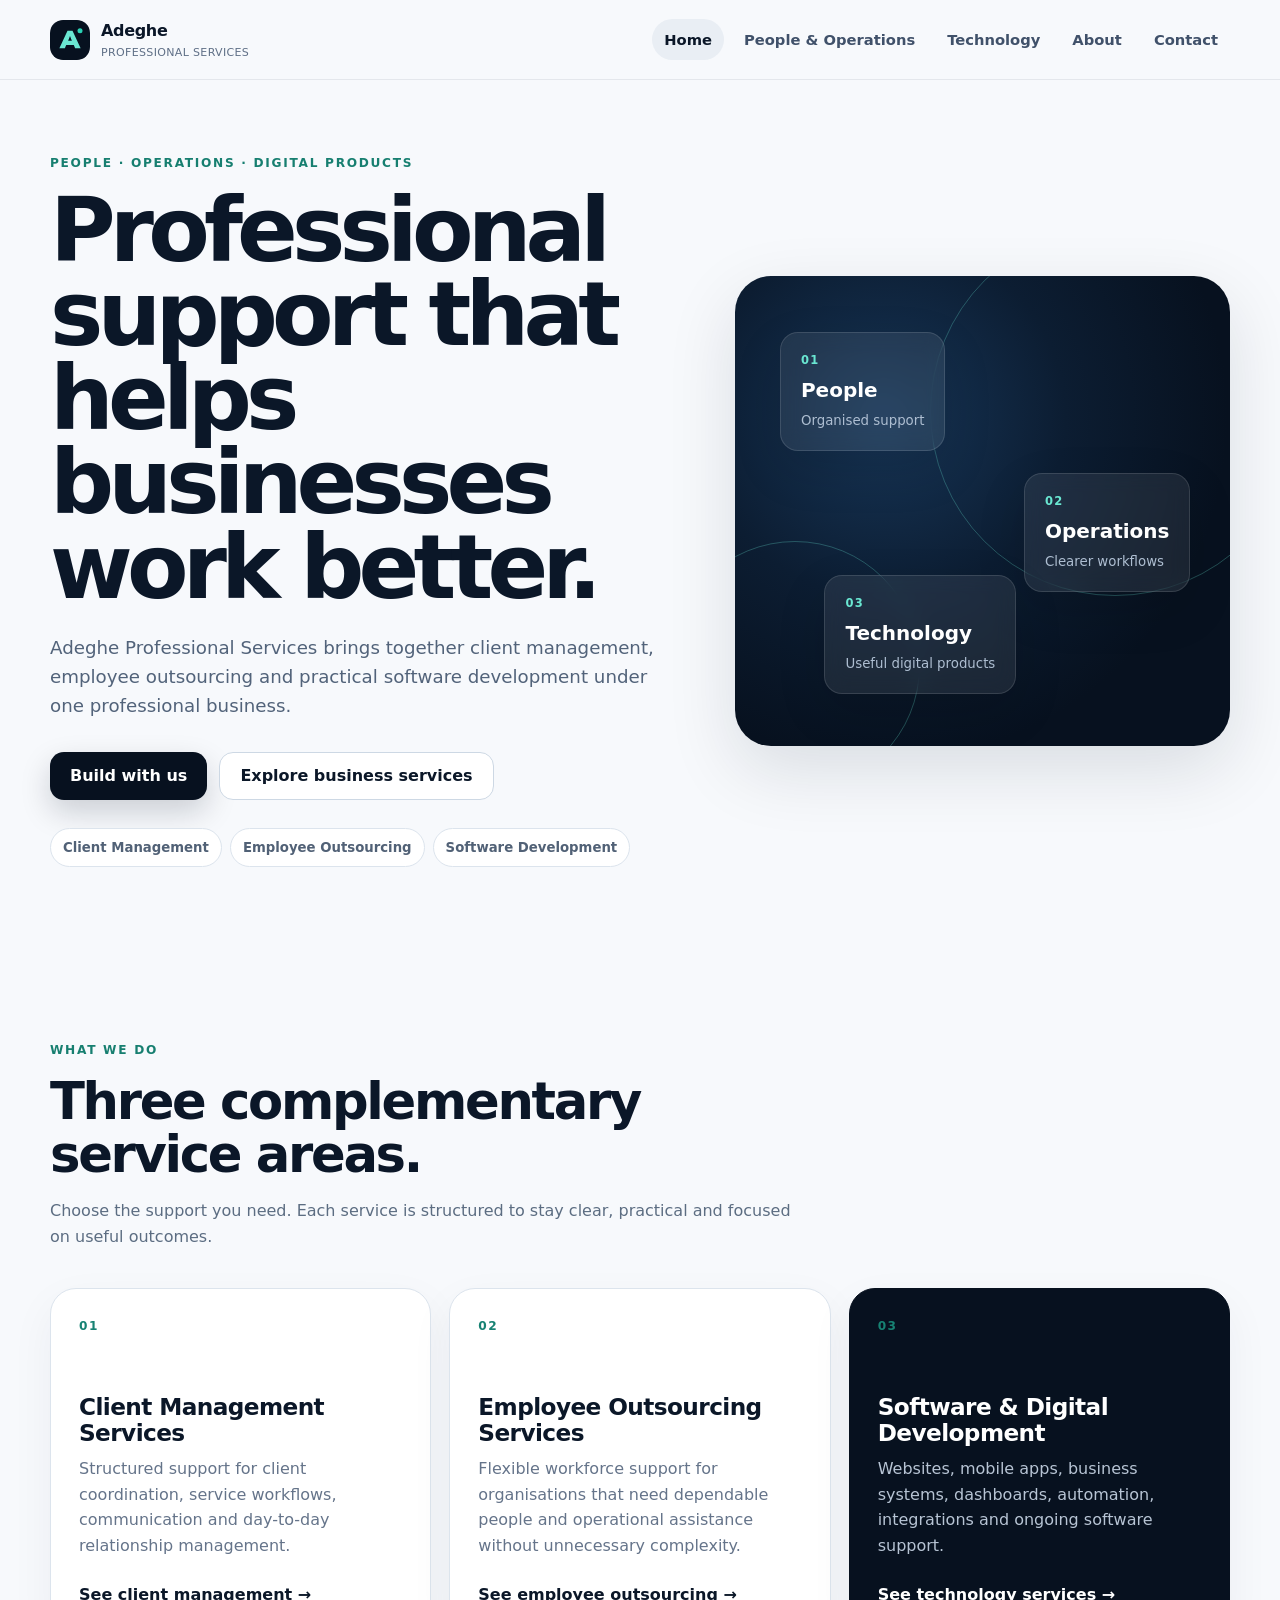
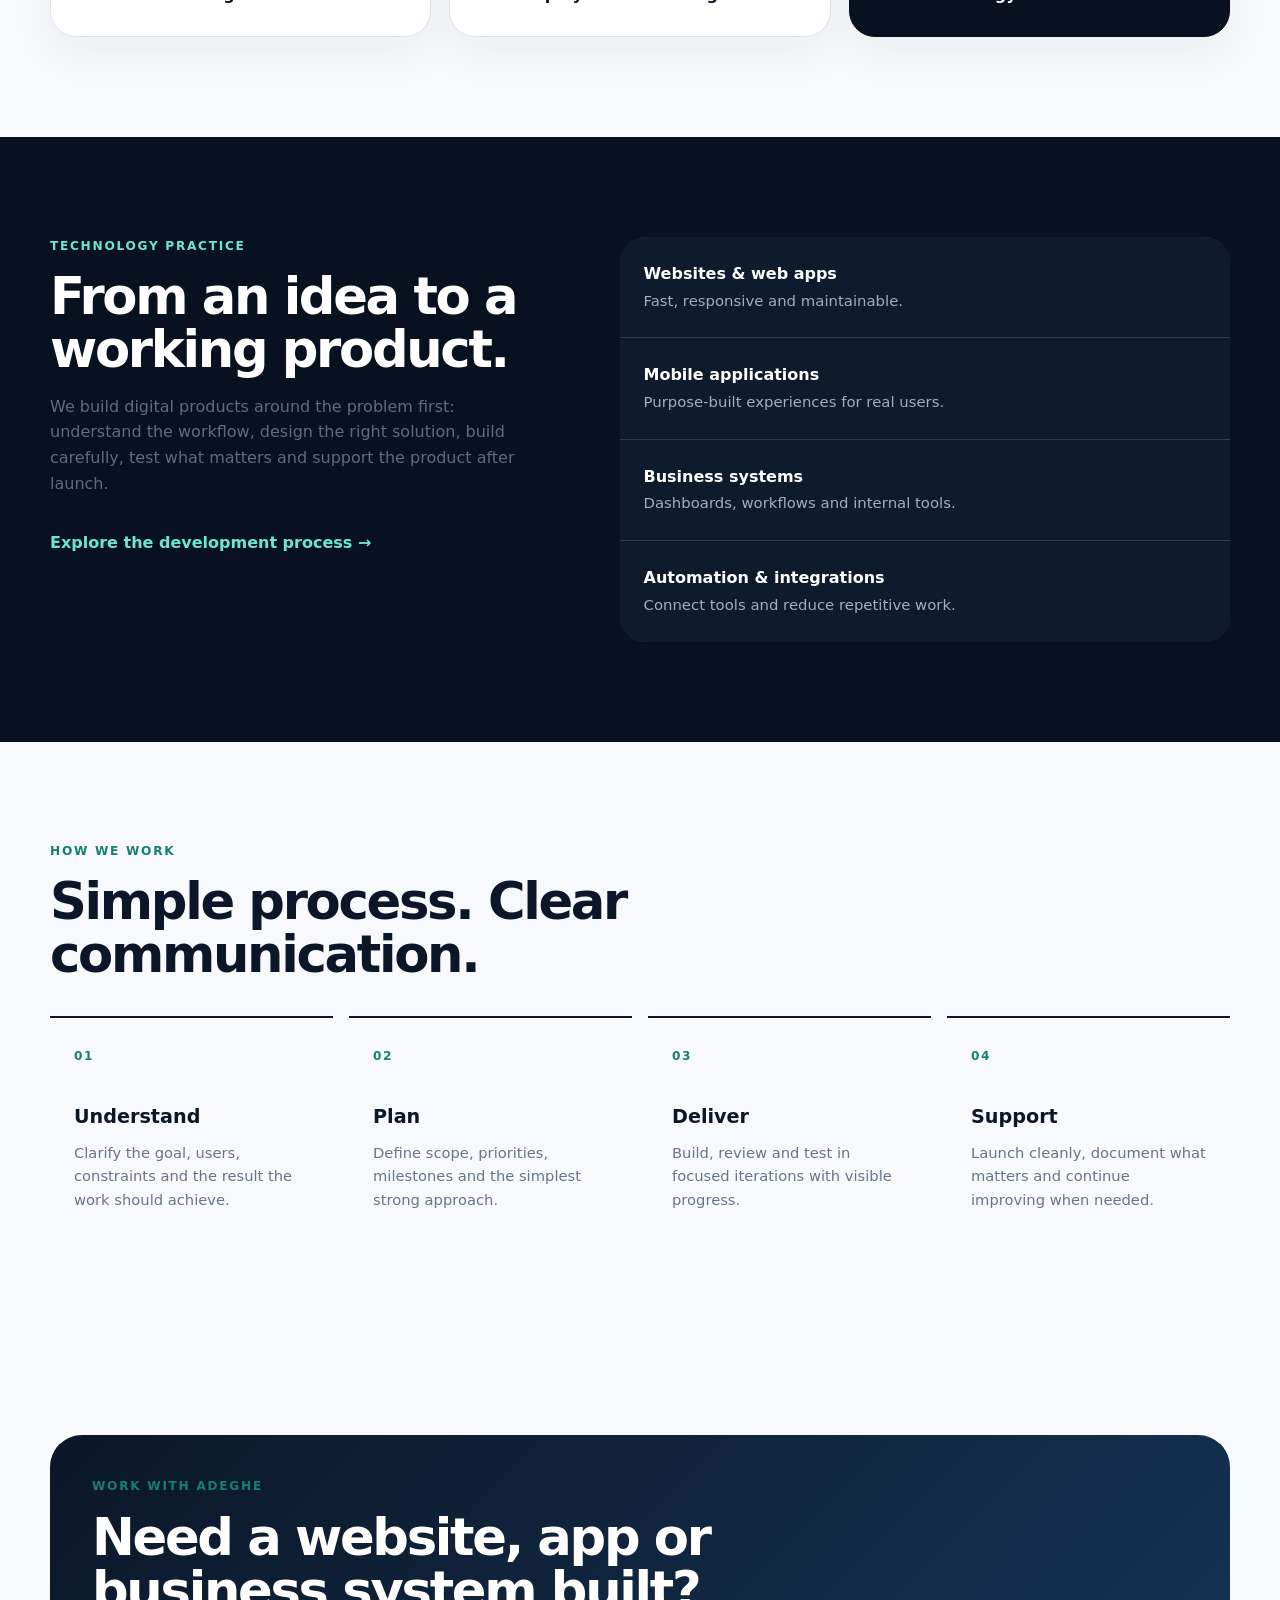
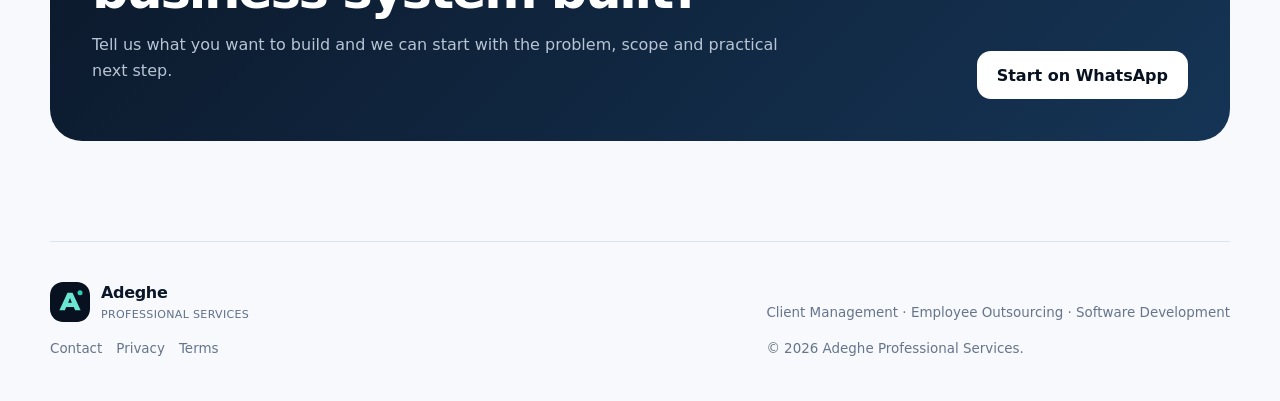
==== commit 234a8f62: "feat: add contact channels and production domain" ====
--- a/index.html
+++ b/index.html
@@ -6,14 +6,16 @@
 <title>Adeghe Professional Services | People, Operations & Technology</title>
 <meta name="description" content="Adeghe Professional Services provides client management, employee outsourcing and software development services for businesses and organisations.">
 <meta name="theme-color" content="#07111f">
+<link rel="canonical" href="https://adegheprofessionalservices.com/">
 <link rel="icon" href="favicon.svg" type="image/svg+xml">
 <link rel="stylesheet" href="styles.css">
 <script defer src="script.js"></script>
   <meta property="og:title" content="Adeghe Professional Services">
   <meta property="og:description" content="Professional support for people, operations and digital products.">
   <meta property="og:type" content="website">
+  <meta property="og:url" content="https://adegheprofessionalservices.com/">
   <script type="application/ld+json">
-  {"@context":"https://schema.org","@type":"Organization","name":"Adeghe Professional Services","description":"Client management, employee outsourcing and software development services.","areaServed":"Nigeria"}
+  {"@context":"https://schema.org","@type":"Organization","name":"Adeghe Professional Services","alternateName":"Adeghe","url":"https://adegheprofessionalservices.com/","email":"adegheprofessionalservices@gmail.com","telephone":"+2349056726687","description":"Client management, employee outsourcing and software development services.","areaServed":"Nigeria"}
   </script>
 </head>
 <body>
@@ -29,6 +31,7 @@
     <a href="people-operations.html">People & Operations</a>
     <a href="technology.html">Technology</a>
     <a href="about.html">About</a>
+    <a href="contact.html">Contact</a>
   </nav>
 </header>
 <main id="main">
@@ -95,15 +98,15 @@
 
   <section class="section shell">
     <div class="cta-panel">
-      <div><p class="eyebrow">Work with Adeghe</p><h2>Need a website, app or business system built?</h2><p>Project enquiries will be connected to the approved business contact channels before the public launch.</p></div>
-      <a class="button light" href="technology.html">Explore technology</a>
+      <div><p class="eyebrow">Work with Adeghe</p><h2>Need a website, app or business system built?</h2><p>Tell us what you want to build and we can start with the problem, scope and practical next step.</p></div>
+      <a class="button light" href="https://wa.me/2347030351005?text=Hello%20Adeghe%20Professional%20Services%2C%20I%20would%20like%20to%20discuss%20a%20web%20or%20software%20project." target="_blank" rel="noopener">Start on WhatsApp</a>
     </div>
   </section>
 </main>
 <footer class="site-footer shell">
   <div class="brand footer-brand"><img class="brand-mark" src="logo-mark.svg" alt="" width="40" height="40"><span><strong>Adeghe</strong><small>Professional Services</small></span></div>
   <p>Client Management · Employee Outsourcing · Software Development</p>
-  <nav class="footer-links" aria-label="Legal"><a href="privacy.html">Privacy</a><a href="terms.html">Terms</a></nav>
+  <nav class="footer-links" aria-label="Footer"><a href="contact.html">Contact</a><a href="privacy.html">Privacy</a><a href="terms.html">Terms</a></nav>
   <p class="copyright">© <span data-year></span> Adeghe Professional Services.</p>
 </footer>
 </body>
--- a/styles.css
+++ b/styles.css
@@ -1 +1 @@
-:root{--bg:#07111f;--bg2:#0d1b2d;--ink:#0b1728;--muted:#607087;--line:#dce4ed;--paper:#f7f9fc;--white:#fff;--accent:#2ad1b4;--accent2:#6ae7d2;--max:1180px;--radius:26px;--shadow:0 24px 70px rgba(9,25,44,.12)}*{box-sizing:border-box}html{scroll-behavior:smooth}body{margin:0;font-family:Inter,ui-sans-serif,system-ui,-apple-system,BlinkMacSystemFont,"Segoe UI",sans-serif;color:var(--ink);background:var(--paper);line-height:1.6}a{color:inherit}button,a{touch-action:manipulation}.skip-link{position:absolute;left:-9999px;top:10px;background:#fff;padding:10px 14px;z-index:100}.skip-link:focus{left:10px}.shell{width:min(calc(100% - 40px),var(--max));margin-inline:auto}.site-header{position:sticky;top:0;z-index:20;display:flex;align-items:center;justify-content:space-between;gap:28px;padding:18px max(20px,calc((100vw - var(--max))/2));background:rgba(247,249,252,.93);backdrop-filter:blur(16px);border-bottom:1px solid rgba(11,23,40,.08)}.brand{display:inline-flex;align-items:center;gap:11px;text-decoration:none;min-width:max-content}.brand-mark{display:block;width:40px;height:40px;border-radius:13px}.brand strong,.brand small{display:block}.brand strong{font-size:1rem;letter-spacing:-.02em}.brand small{font-size:.69rem;color:var(--muted);letter-spacing:.03em;text-transform:uppercase}.primary-nav{display:flex;gap:8px;align-items:center}.primary-nav a{padding:9px 12px;border-radius:999px;text-decoration:none;color:#40516a;font-size:.92rem;font-weight:700}.primary-nav a:hover,.primary-nav a.active{background:#e9eef4;color:var(--ink)}.menu-toggle{display:none;border:1px solid var(--line);background:#fff;border-radius:12px;padding:10px 13px;font-weight:800}.hero{min-height:680px;display:grid;grid-template-columns:1.12fr .88fr;gap:56px;align-items:center;padding-top:74px;padding-bottom:74px}.eyebrow{margin:0 0 14px;color:#177f70;text-transform:uppercase;letter-spacing:.14em;font-size:.76rem;font-weight:900}.hero h1,.page-hero h1{margin:0;max-width:900px;font-size:clamp(3.25rem,7vw,6.5rem);line-height:.94;letter-spacing:-.065em}.hero-text,.page-hero>p:last-child{max-width:720px;color:#52637a;font-size:1.14rem;margin:24px 0 0}.hero-actions{display:flex;gap:12px;flex-wrap:wrap;margin-top:32px}.button{display:inline-flex;align-items:center;justify-content:center;min-height:48px;padding:0 20px;border-radius:14px;text-decoration:none;font-weight:850;transition:transform .18s ease,box-shadow .18s ease}.button:hover{transform:translateY(-2px)}.button.primary{background:var(--bg);color:#fff;box-shadow:0 12px 30px rgba(7,17,31,.18)}.button.secondary{border:1px solid #cdd8e4;background:#fff}.button.light{background:#fff;color:var(--bg)}.trust-row{display:flex;flex-wrap:wrap;gap:8px;margin-top:28px}.trust-row span,.tag-cloud span{border:1px solid var(--line);background:#fff;border-radius:999px;padding:8px 12px;font-size:.83rem;font-weight:750;color:#516176}.hero-visual{position:relative;min-height:470px;border-radius:36px;overflow:hidden;background:radial-gradient(circle at 30% 30%,#173658 0,#0c1d32 38%,#07111f 72%);box-shadow:var(--shadow)}.orbit{position:absolute;border:1px solid rgba(106,231,210,.28);border-radius:50%}.orbit-one{width:370px;height:370px;right:-70px;top:-50px}.orbit-two{width:250px;height:250px;left:-65px;bottom:-45px}.signal-card{position:absolute;padding:18px 20px;border:1px solid rgba(255,255,255,.12);border-radius:18px;background:rgba(255,255,255,.08);backdrop-filter:blur(10px);color:#fff;box-shadow:0 18px 50px rgba(0,0,0,.12)}.signal-card span{display:block;color:var(--accent2);font-size:.72rem;font-weight:900;letter-spacing:.12em}.signal-card strong{display:block;font-size:1.25rem;margin:4px 0 1px}.signal-card small{color:#aebed1}.card-a{left:9%;top:12%}.card-b{right:8%;top:42%}.card-c{left:18%;bottom:11%}.section{padding-top:100px;padding-bottom:100px}.section-heading{max-width:760px}.section-heading.narrow{max-width:620px}.section h2{font-size:clamp(2.1rem,4vw,4rem);line-height:1.03;letter-spacing:-.045em;margin:0 0 18px}.section-heading>p:last-child,.split>div>p{color:#5c6d82}.service-grid{display:grid;grid-template-columns:repeat(3,1fr);gap:18px;margin-top:38px}.service-card{min-height:300px;padding:28px;border-radius:var(--radius);background:#fff;border:1px solid var(--line);box-shadow:0 16px 45px rgba(14,34,55,.05);display:flex;flex-direction:column}.service-card.feature-card{background:var(--bg);color:#fff;border-color:var(--bg)}.service-number{font-size:.76rem;font-weight:900;letter-spacing:.12em;color:#178273}.service-card h3{font-size:1.45rem;line-height:1.12;letter-spacing:-.025em;margin:58px 0 10px}.service-card p{margin:0;color:#65748a}.feature-card p{color:#b7c4d4}.service-card a{margin-top:auto;padding-top:24px;text-decoration:none;font-weight:850}.contrast{background:var(--bg);color:#fff}.contrast .eyebrow{color:var(--accent2)}.contrast p{color:#b8c5d5}.split{display:grid;grid-template-columns:.9fr 1.1fr;gap:70px;align-items:start}.capability-list{display:grid;gap:1px;border-radius:var(--radius);overflow:hidden;background:#29405b}.capability-list div{padding:24px;background:#0d1b2d}.capability-list strong,.capability-list span{display:block}.capability-list span{color:#9fb0c4;font-size:.93rem;margin-top:3px}.text-link{display:inline-block;margin-top:18px;color:var(--accent2);font-weight:850;text-decoration:none}.process-grid{list-style:none;padding:0;margin:36px 0 0;display:grid;grid-template-columns:repeat(4,1fr);gap:16px}.process-grid li{padding:24px;border-top:2px solid var(--ink)}.process-grid span,.principles span{font-size:.76rem;font-weight:900;color:#178273;letter-spacing:.12em}.process-grid h3{margin:34px 0 8px;font-size:1.2rem}.process-grid p{margin:0;color:#66758a;font-size:.92rem}.cta-panel{display:flex;align-items:end;justify-content:space-between;gap:30px;padding:42px;border-radius:32px;background:linear-gradient(135deg,#0b1728,#153455);color:#fff}.cta-panel h2{max-width:730px;margin-bottom:8px}.cta-panel p:last-child{color:#b7c4d4;max-width:720px}.page-hero{padding-top:100px;padding-bottom:72px}.page-hero h1{font-size:clamp(3rem,6vw,5.7rem);max-width:980px}.detail-section{display:grid;grid-template-columns:130px 1fr;gap:32px}.detail-index{font-size:clamp(3rem,6vw,6rem);font-weight:900;letter-spacing:-.07em;color:#d5dee7;line-height:1}.detail-grid{display:grid;grid-template-columns:repeat(3,1fr);gap:16px;margin-top:34px}.detail-grid article,.audience-grid article{padding:24px;border-radius:20px;background:#fff;border:1px solid var(--line)}.contrast .detail-grid article{background:#0d1b2d;border-color:#233b58}.detail-grid h3,.audience-grid h3{margin:0 0 8px}.detail-grid p,.audience-grid p{margin:0;color:#66758a}.contrast .detail-grid p{color:#aebed1}.tech-grid{grid-template-columns:repeat(3,1fr)}.tech-grid .service-card{min-height:260px}.tech-grid .service-card h3{margin-top:36px}.stacked-process{list-style:none;margin:0;padding:0}.stacked-process li{display:flex;gap:18px;padding:20px 0;border-bottom:1px solid #233b58}.stacked-process li>span{display:grid;place-items:center;flex:0 0 36px;height:36px;border-radius:50%;background:#14324d;color:var(--accent2);font-weight:900}.stacked-process strong{font-size:1.08rem}.stacked-process p{margin:2px 0 0}.tag-cloud{display:flex;flex-wrap:wrap;gap:10px;margin-top:30px}.tag-cloud span{padding:11px 15px}.audience-section{padding-top:20px}.audience-grid{display:grid;grid-template-columns:repeat(3,1fr);gap:16px;margin-top:32px}.principles{display:grid;gap:14px}.principles article{display:flex;gap:18px;padding:22px;border:1px solid var(--line);border-radius:20px;background:#fff}.principles h3,.principles p{margin:0}.principles p{margin-top:5px;color:#66758a}.legal-hero{padding-bottom:35px}.legal-copy{max-width:820px}.legal-copy h2{font-size:1.5rem;letter-spacing:-.025em;margin-top:38px;margin-bottom:8px}.legal-copy h2:first-child{margin-top:0}.legal-copy p{color:#5e6e82}.site-footer{padding-top:38px;padding-bottom:42px;border-top:1px solid var(--line);display:grid;grid-template-columns:1fr auto;gap:14px 22px;align-items:end;color:#66758a}.footer-brand{color:var(--ink)}.site-footer>p{margin:0;font-size:.84rem}.footer-links{display:flex;gap:14px;font-size:.84rem}.footer-links a{text-decoration:none}.footer-links a:hover{text-decoration:underline}.copyright{grid-column:2}.error-page{min-height:100vh;display:grid;place-content:center;justify-items:start}.error-page h1{font-size:clamp(3rem,7vw,6rem);margin:0;letter-spacing:-.06em}.error-page p{color:#607087}@media(max-width:900px){.hero{grid-template-columns:1fr;min-height:auto;padding-top:56px}.hero-visual{min-height:390px}.service-grid,.tech-grid{grid-template-columns:1fr 1fr}.split{grid-template-columns:1fr;gap:36px}.process-grid{grid-template-columns:1fr 1fr}.detail-section{grid-template-columns:1fr}.detail-index{font-size:3rem}.detail-grid,.audience-grid{grid-template-columns:1fr}.site-footer{grid-template-columns:1fr}.copyright{grid-column:1}.cta-panel{align-items:flex-start;flex-direction:column}}@media(max-width:720px){.site-header{padding:14px 20px}.menu-toggle{display:block}.primary-nav{display:none;position:absolute;left:16px;right:16px;top:72px;flex-direction:column;align-items:stretch;padding:10px;background:#fff;border:1px solid var(--line);border-radius:18px;box-shadow:var(--shadow)}.primary-nav.open{display:flex}.primary-nav a{padding:12px}.shell{width:min(calc(100% - 28px),var(--max))}.hero{gap:34px;padding-top:44px;padding-bottom:54px}.hero h1,.page-hero h1{letter-spacing:-.052em}.hero-visual{min-height:340px}.signal-card{padding:14px 16px}.card-a{left:6%;top:10%}.card-b{right:5%;top:42%}.card-c{left:10%;bottom:9%}.section{padding-top:72px;padding-bottom:72px}.service-grid,.tech-grid,.process-grid{grid-template-columns:1fr}.service-card{min-height:250px}.service-card h3{margin-top:38px}.page-hero{padding-top:70px;padding-bottom:48px}.cta-panel{padding:28px}.brand small{font-size:.62rem}.site-footer{align-items:start}}@media(prefers-reduced-motion:reduce){html{scroll-behavior:auto}.button{transition:none}}+:root{--bg:#07111f;--bg2:#0d1b2d;--ink:#0b1728;--muted:#607087;--line:#dce4ed;--paper:#f7f9fc;--white:#fff;--accent:#2ad1b4;--accent2:#6ae7d2;--max:1180px;--radius:26px;--shadow:0 24px 70px rgba(9,25,44,.12)}*{box-sizing:border-box}html{scroll-behavior:smooth}body{margin:0;font-family:Inter,ui-sans-serif,system-ui,-apple-system,BlinkMacSystemFont,"Segoe UI",sans-serif;color:var(--ink);background:var(--paper);line-height:1.6}a{color:inherit}button,a{touch-action:manipulation}.skip-link{position:absolute;left:-9999px;top:10px;background:#fff;padding:10px 14px;z-index:100}.skip-link:focus{left:10px}.shell{width:min(calc(100% - 40px),var(--max));margin-inline:auto}.site-header{position:sticky;top:0;z-index:20;display:flex;align-items:center;justify-content:space-between;gap:28px;padding:18px max(20px,calc((100vw - var(--max))/2));background:rgba(247,249,252,.93);backdrop-filter:blur(16px);border-bottom:1px solid rgba(11,23,40,.08)}.brand{display:inline-flex;align-items:center;gap:11px;text-decoration:none;min-width:max-content}.brand-mark{display:block;width:40px;height:40px;border-radius:13px}.brand strong,.brand small{display:block}.brand strong{font-size:1rem;letter-spacing:-.02em}.brand small{font-size:.69rem;color:var(--muted);letter-spacing:.03em;text-transform:uppercase}.primary-nav{display:flex;gap:8px;align-items:center}.primary-nav a{padding:9px 12px;border-radius:999px;text-decoration:none;color:#40516a;font-size:.92rem;font-weight:700}.primary-nav a:hover,.primary-nav a.active{background:#e9eef4;color:var(--ink)}.menu-toggle{display:none;border:1px solid var(--line);background:#fff;border-radius:12px;padding:10px 13px;font-weight:800}.hero{min-height:680px;display:grid;grid-template-columns:1.12fr .88fr;gap:56px;align-items:center;padding-top:74px;padding-bottom:74px}.eyebrow{margin:0 0 14px;color:#177f70;text-transform:uppercase;letter-spacing:.14em;font-size:.76rem;font-weight:900}.hero h1,.page-hero h1{margin:0;max-width:900px;font-size:clamp(3.25rem,7vw,6.5rem);line-height:.94;letter-spacing:-.065em}.hero-text,.page-hero>p:last-child{max-width:720px;color:#52637a;font-size:1.14rem;margin:24px 0 0}.hero-actions{display:flex;gap:12px;flex-wrap:wrap;margin-top:32px}.button{display:inline-flex;align-items:center;justify-content:center;min-height:48px;padding:0 20px;border-radius:14px;text-decoration:none;font-weight:850;transition:transform .18s ease,box-shadow .18s ease}.button:hover{transform:translateY(-2px)}.button.primary{background:var(--bg);color:#fff;box-shadow:0 12px 30px rgba(7,17,31,.18)}.button.secondary{border:1px solid #cdd8e4;background:#fff}.button.light{background:#fff;color:var(--bg)}.trust-row{display:flex;flex-wrap:wrap;gap:8px;margin-top:28px}.trust-row span,.tag-cloud span{border:1px solid var(--line);background:#fff;border-radius:999px;padding:8px 12px;font-size:.83rem;font-weight:750;color:#516176}.hero-visual{position:relative;min-height:470px;border-radius:36px;overflow:hidden;background:radial-gradient(circle at 30% 30%,#173658 0,#0c1d32 38%,#07111f 72%);box-shadow:var(--shadow)}.orbit{position:absolute;border:1px solid rgba(106,231,210,.28);border-radius:50%}.orbit-one{width:370px;height:370px;right:-70px;top:-50px}.orbit-two{width:250px;height:250px;left:-65px;bottom:-45px}.signal-card{position:absolute;padding:18px 20px;border:1px solid rgba(255,255,255,.12);border-radius:18px;background:rgba(255,255,255,.08);backdrop-filter:blur(10px);color:#fff;box-shadow:0 18px 50px rgba(0,0,0,.12)}.signal-card span{display:block;color:var(--accent2);font-size:.72rem;font-weight:900;letter-spacing:.12em}.signal-card strong{display:block;font-size:1.25rem;margin:4px 0 1px}.signal-card small{color:#aebed1}.card-a{left:9%;top:12%}.card-b{right:8%;top:42%}.card-c{left:18%;bottom:11%}.section{padding-top:100px;padding-bottom:100px}.section-heading{max-width:760px}.section-heading.narrow{max-width:620px}.section h2{font-size:clamp(2.1rem,4vw,4rem);line-height:1.03;letter-spacing:-.045em;margin:0 0 18px}.section-heading>p:last-child,.split>div>p{color:#5c6d82}.service-grid{display:grid;grid-template-columns:repeat(3,1fr);gap:18px;margin-top:38px}.service-card{min-height:300px;padding:28px;border-radius:var(--radius);background:#fff;border:1px solid var(--line);box-shadow:0 16px 45px rgba(14,34,55,.05);display:flex;flex-direction:column}.service-card.feature-card{background:var(--bg);color:#fff;border-color:var(--bg)}.service-number{font-size:.76rem;font-weight:900;letter-spacing:.12em;color:#178273}.service-card h3{font-size:1.45rem;line-height:1.12;letter-spacing:-.025em;margin:58px 0 10px}.service-card p{margin:0;color:#65748a}.feature-card p{color:#b7c4d4}.service-card a{margin-top:auto;padding-top:24px;text-decoration:none;font-weight:850}.contrast{background:var(--bg);color:#fff}.contrast .eyebrow{color:var(--accent2)}.contrast p{color:#b8c5d5}.split{display:grid;grid-template-columns:.9fr 1.1fr;gap:70px;align-items:start}.capability-list{display:grid;gap:1px;border-radius:var(--radius);overflow:hidden;background:#29405b}.capability-list div{padding:24px;background:#0d1b2d}.capability-list strong,.capability-list span{display:block}.capability-list span{color:#9fb0c4;font-size:.93rem;margin-top:3px}.text-link{display:inline-block;margin-top:18px;color:var(--accent2);font-weight:850;text-decoration:none}.process-grid{list-style:none;padding:0;margin:36px 0 0;display:grid;grid-template-columns:repeat(4,1fr);gap:16px}.process-grid li{padding:24px;border-top:2px solid var(--ink)}.process-grid span,.principles span{font-size:.76rem;font-weight:900;color:#178273;letter-spacing:.12em}.process-grid h3{margin:34px 0 8px;font-size:1.2rem}.process-grid p{margin:0;color:#66758a;font-size:.92rem}.cta-panel{display:flex;align-items:end;justify-content:space-between;gap:30px;padding:42px;border-radius:32px;background:linear-gradient(135deg,#0b1728,#153455);color:#fff}.cta-panel h2{max-width:730px;margin-bottom:8px}.cta-panel p:last-child{color:#b7c4d4;max-width:720px}.page-hero{padding-top:100px;padding-bottom:72px}.page-hero h1{font-size:clamp(3rem,6vw,5.7rem);max-width:980px}.detail-section{display:grid;grid-template-columns:130px 1fr;gap:32px}.detail-index{font-size:clamp(3rem,6vw,6rem);font-weight:900;letter-spacing:-.07em;color:#d5dee7;line-height:1}.detail-grid{display:grid;grid-template-columns:repeat(3,1fr);gap:16px;margin-top:34px}.detail-grid article,.audience-grid article{padding:24px;border-radius:20px;background:#fff;border:1px solid var(--line)}.contrast .detail-grid article{background:#0d1b2d;border-color:#233b58}.detail-grid h3,.audience-grid h3{margin:0 0 8px}.detail-grid p,.audience-grid p{margin:0;color:#66758a}.contrast .detail-grid p{color:#aebed1}.tech-grid{grid-template-columns:repeat(3,1fr)}.tech-grid .service-card{min-height:260px}.tech-grid .service-card h3{margin-top:36px}.stacked-process{list-style:none;margin:0;padding:0}.stacked-process li{display:flex;gap:18px;padding:20px 0;border-bottom:1px solid #233b58}.stacked-process li>span{display:grid;place-items:center;flex:0 0 36px;height:36px;border-radius:50%;background:#14324d;color:var(--accent2);font-weight:900}.stacked-process strong{font-size:1.08rem}.stacked-process p{margin:2px 0 0}.tag-cloud{display:flex;flex-wrap:wrap;gap:10px;margin-top:30px}.tag-cloud span{padding:11px 15px}.audience-section{padding-top:20px}.audience-grid{display:grid;grid-template-columns:repeat(3,1fr);gap:16px;margin-top:32px}.principles{display:grid;gap:14px}.principles article{display:flex;gap:18px;padding:22px;border:1px solid var(--line);border-radius:20px;background:#fff}.principles h3,.principles p{margin:0}.principles p{margin-top:5px;color:#66758a}.legal-hero{padding-bottom:35px}.legal-copy{max-width:820px}.legal-copy h2{font-size:1.5rem;letter-spacing:-.025em;margin-top:38px;margin-bottom:8px}.legal-copy h2:first-child{margin-top:0}.legal-copy p{color:#5e6e82}.site-footer{padding-top:38px;padding-bottom:42px;border-top:1px solid var(--line);display:grid;grid-template-columns:1fr auto;gap:14px 22px;align-items:end;color:#66758a}.footer-brand{color:var(--ink)}.site-footer>p{margin:0;font-size:.84rem}.footer-links{display:flex;gap:14px;font-size:.84rem}.footer-links a{text-decoration:none}.footer-links a:hover{text-decoration:underline}.copyright{grid-column:2}.error-page{min-height:100vh;display:grid;place-content:center;justify-items:start}.error-page h1{font-size:clamp(3rem,7vw,6rem);margin:0;letter-spacing:-.06em}.error-page p{color:#607087}@media(max-width:900px){.hero{grid-template-columns:1fr;min-height:auto;padding-top:56px}.hero-visual{min-height:390px}.service-grid,.tech-grid{grid-template-columns:1fr 1fr}.split{grid-template-columns:1fr;gap:36px}.process-grid{grid-template-columns:1fr 1fr}.detail-section{grid-template-columns:1fr}.detail-index{font-size:3rem}.detail-grid,.audience-grid{grid-template-columns:1fr}.site-footer{grid-template-columns:1fr}.copyright{grid-column:1}.cta-panel{align-items:flex-start;flex-direction:column}}@media(max-width:720px){.site-header{padding:14px 20px}.menu-toggle{display:block}.primary-nav{display:none;position:absolute;left:16px;right:16px;top:72px;flex-direction:column;align-items:stretch;padding:10px;background:#fff;border:1px solid var(--line);border-radius:18px;box-shadow:var(--shadow)}.primary-nav.open{display:flex}.primary-nav a{padding:12px}.shell{width:min(calc(100% - 28px),var(--max))}.hero{gap:34px;padding-top:44px;padding-bottom:54px}.hero h1,.page-hero h1{letter-spacing:-.052em}.hero-visual{min-height:340px}.signal-card{padding:14px 16px}.card-a{left:6%;top:10%}.card-b{right:5%;top:42%}.card-c{left:10%;bottom:9%}.section{padding-top:72px;padding-bottom:72px}.service-grid,.tech-grid,.process-grid{grid-template-columns:1fr}.service-card{min-height:250px}.service-card h3{margin-top:38px}.page-hero{padding-top:70px;padding-bottom:48px}.cta-panel{padding:28px}.brand small{font-size:.62rem}.site-footer{align-items:start}}@media(prefers-reduced-motion:reduce){html{scroll-behavior:auto}.button{transition:none}}.contact-grid{display:grid;grid-template-columns:repeat(3,1fr);gap:18px}.contact-card{display:flex;min-height:280px;flex-direction:column;padding:28px;border:1px solid var(--line);border-radius:var(--radius);background:#fff;text-decoration:none;box-shadow:0 16px 45px rgba(14,34,55,.05)}.contact-card h2{font-size:1.8rem;margin:46px 0 4px}.contact-card p{color:#607087;overflow-wrap:anywhere}.contact-card strong{margin-top:auto}.contact-card-feature{background:var(--bg);color:#fff;border-color:var(--bg)}.contact-card-feature p{color:#b8c5d5}.registration-band{display:flex;justify-content:space-between;align-items:end;gap:30px;padding-top:30px;padding-bottom:70px}.registration-band>div{max-width:760px}.registration-band h2{margin-bottom:10px}.registration-band p:last-child{color:#5c6d82}@media(max-width:900px){.contact-grid{grid-template-columns:1fr}.registration-band{align-items:flex-start;flex-direction:column}}
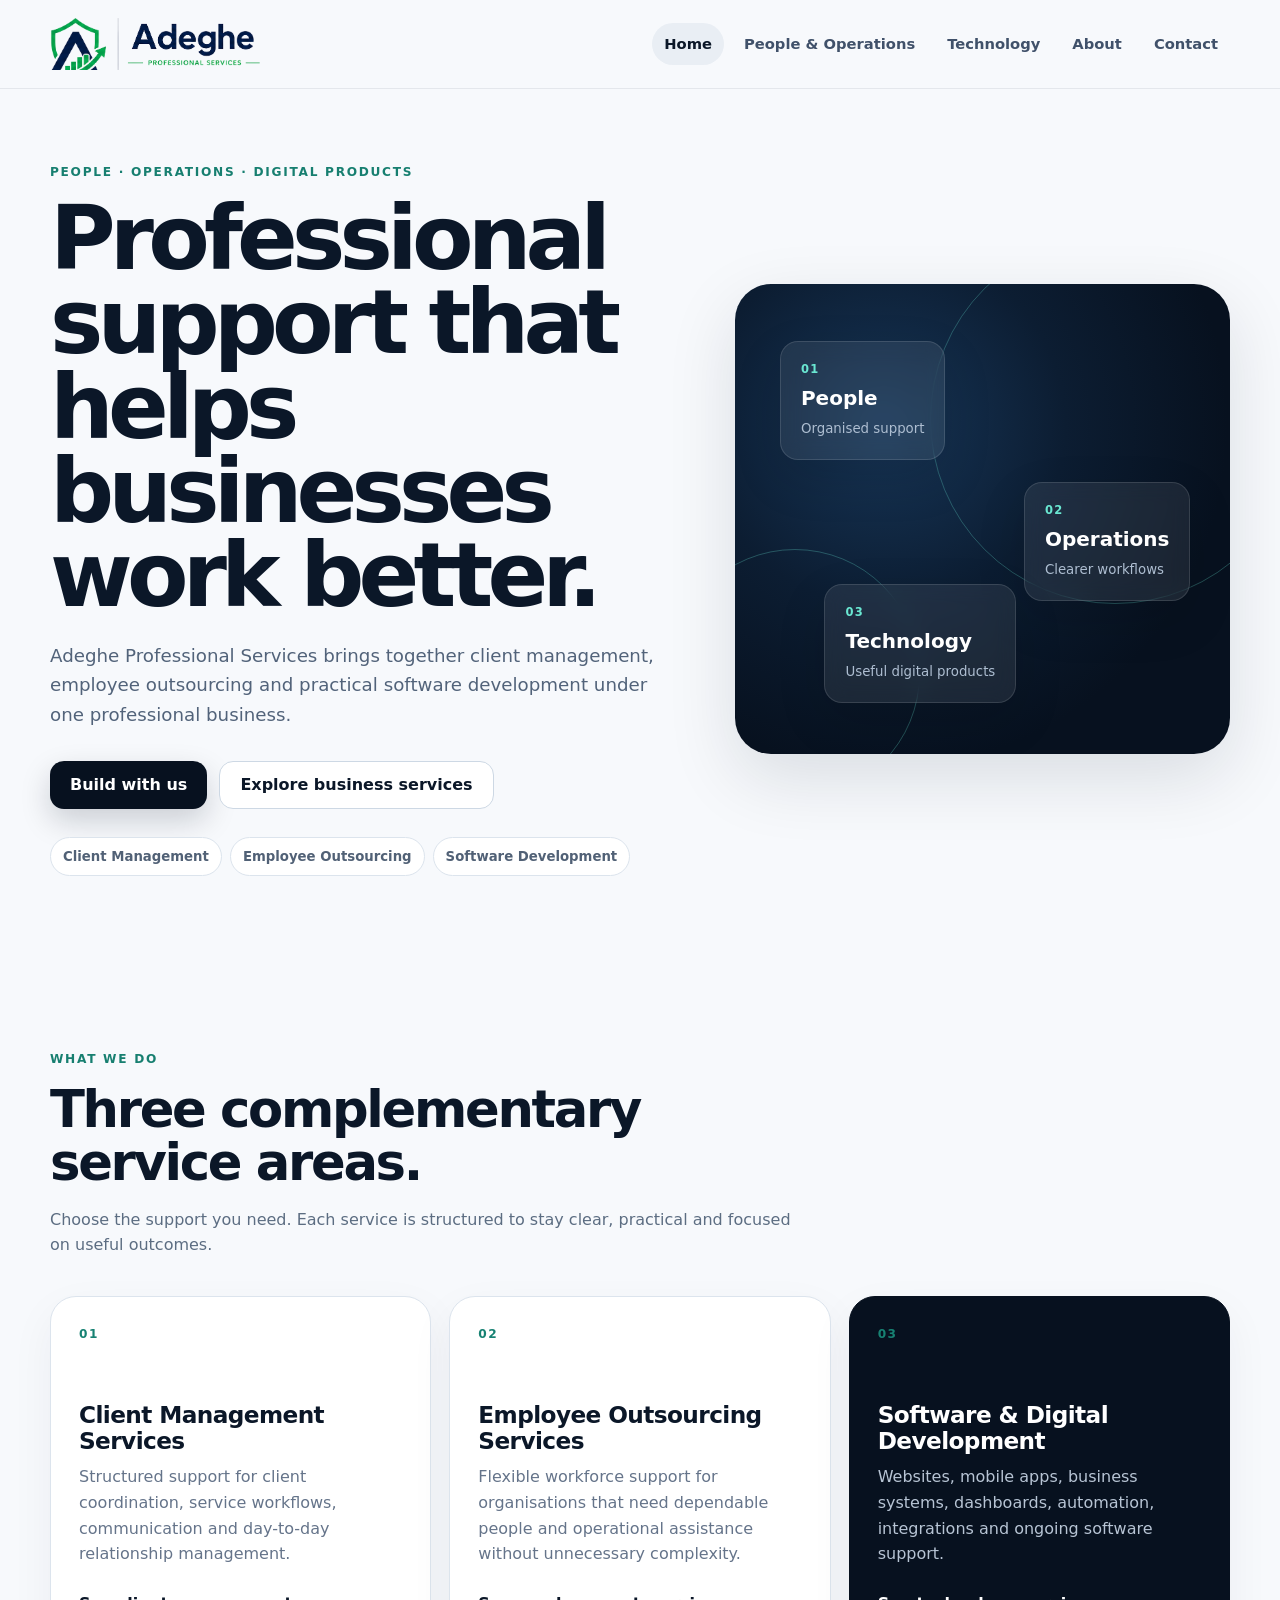
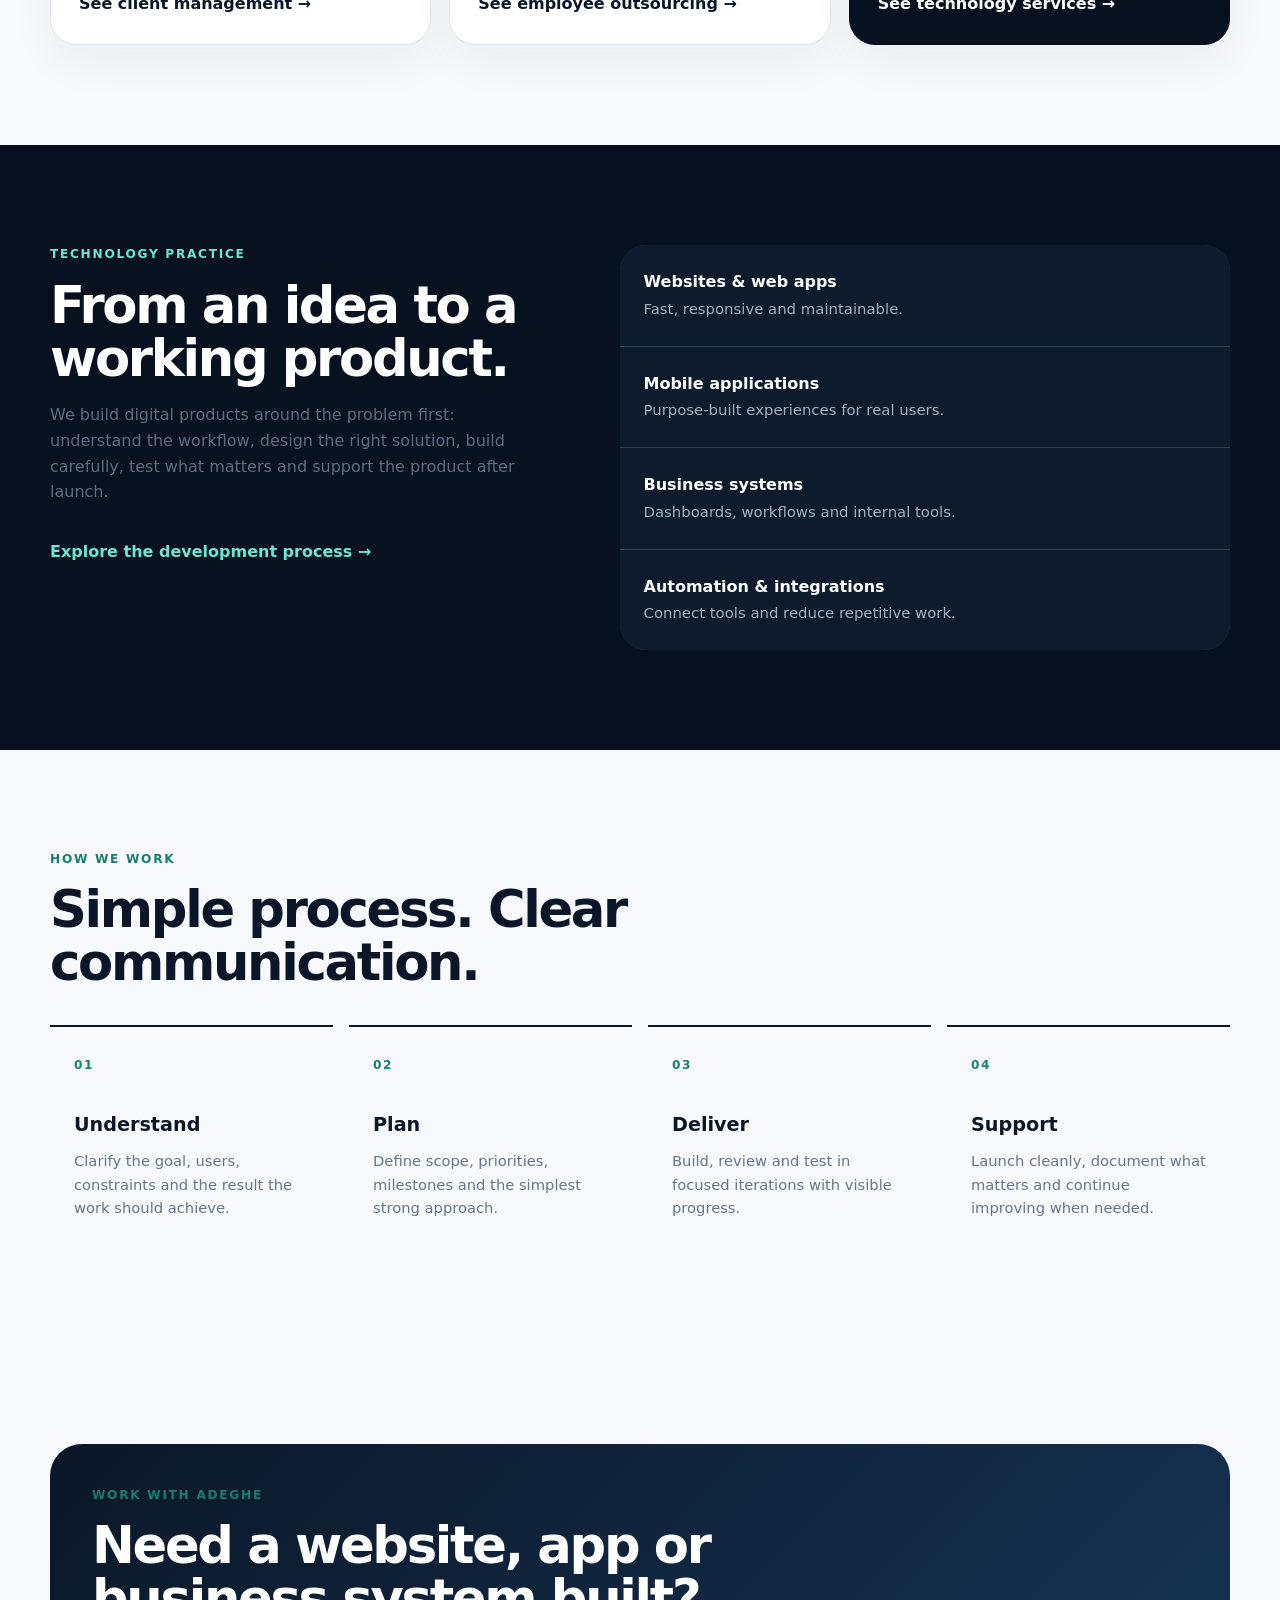
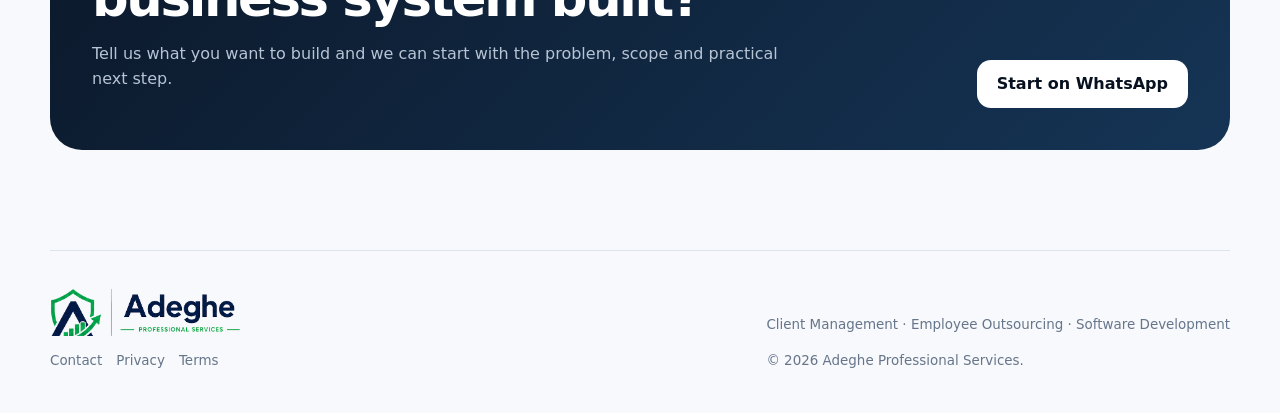
==== commit 5be6c63e: "fix: use approved Adeghe logo assets across site" ====
--- a/index.html
+++ b/index.html
@@ -7,7 +7,7 @@
 <meta name="description" content="Adeghe Professional Services provides client management, employee outsourcing and software development services for businesses and organisations.">
 <meta name="theme-color" content="#07111f">
 <link rel="canonical" href="https://adegheprofessionalservices.com/">
-<link rel="icon" href="favicon.svg" type="image/svg+xml">
+<link rel="icon" href="assets/adeghe-icon.png" type="image/png">
 <link rel="stylesheet" href="styles.css">
 <script defer src="script.js"></script>
   <meta property="og:title" content="Adeghe Professional Services">
@@ -15,16 +15,13 @@
   <meta property="og:type" content="website">
   <meta property="og:url" content="https://adegheprofessionalservices.com/">
   <script type="application/ld+json">
-  {"@context":"https://schema.org","@type":"Organization","name":"Adeghe Professional Services","alternateName":"Adeghe","url":"https://adegheprofessionalservices.com/","email":"adegheprofessionalservices@gmail.com","telephone":"+2349056726687","description":"Client management, employee outsourcing and software development services.","areaServed":"Nigeria"}
+  {"@context":"https://schema.org","@type":"Organization","name":"Adeghe Professional Services","alternateName":"Adeghe","url":"https://adegheprofessionalservices.com/","email":"adegheprofessionalservices@gmail.com","telephone":"+2349056726687","description":"Client management, employee outsourcing and software development services.","areaServed":"Nigeria","founder":{"@type":"Person","name":"Omokaro Joy Adesuwa","jobTitle":"Founder & Principal"},"member":{"@type":"Person","name":"Fred Osawaru Eghosa","jobTitle":"Technology Lead"}}
   </script>
 </head>
 <body>
 <a class="skip-link" href="#main">Skip to content</a>
 <header class="site-header">
-  <a class="brand" href="index.html" aria-label="Adeghe Professional Services home">
-    <img class="brand-mark" src="logo-mark.svg" alt="" width="40" height="40">
-    <span><strong>Adeghe</strong><small>Professional Services</small></span>
-  </a>
+  <a class="brand" href="index.html" aria-label="Adeghe Professional Services home"><img class="brand-logo" src="assets/adeghe-logo-horizontal.png" alt="Adeghe Professional Services" width="613" height="151"></a>
   <button class="menu-toggle" aria-expanded="false" aria-controls="primary-nav">Menu</button>
   <nav id="primary-nav" class="primary-nav" aria-label="Primary">
     <a class="active" href="index.html">Home</a>
@@ -104,7 +101,7 @@
   </section>
 </main>
 <footer class="site-footer shell">
-  <div class="brand footer-brand"><img class="brand-mark" src="logo-mark.svg" alt="" width="40" height="40"><span><strong>Adeghe</strong><small>Professional Services</small></span></div>
+  <a class="brand footer-brand" href="index.html" aria-label="Adeghe Professional Services home"><img class="brand-logo" src="assets/adeghe-logo-horizontal.png" alt="Adeghe Professional Services" width="613" height="151"></a>
   <p>Client Management · Employee Outsourcing · Software Development</p>
   <nav class="footer-links" aria-label="Footer"><a href="contact.html">Contact</a><a href="privacy.html">Privacy</a><a href="terms.html">Terms</a></nav>
   <p class="copyright">© <span data-year></span> Adeghe Professional Services.</p>
--- a/styles.css
+++ b/styles.css
@@ -1 +1 @@
-:root{--bg:#07111f;--bg2:#0d1b2d;--ink:#0b1728;--muted:#607087;--line:#dce4ed;--paper:#f7f9fc;--white:#fff;--accent:#2ad1b4;--accent2:#6ae7d2;--max:1180px;--radius:26px;--shadow:0 24px 70px rgba(9,25,44,.12)}*{box-sizing:border-box}html{scroll-behavior:smooth}body{margin:0;font-family:Inter,ui-sans-serif,system-ui,-apple-system,BlinkMacSystemFont,"Segoe UI",sans-serif;color:var(--ink);background:var(--paper);line-height:1.6}a{color:inherit}button,a{touch-action:manipulation}.skip-link{position:absolute;left:-9999px;top:10px;background:#fff;padding:10px 14px;z-index:100}.skip-link:focus{left:10px}.shell{width:min(calc(100% - 40px),var(--max));margin-inline:auto}.site-header{position:sticky;top:0;z-index:20;display:flex;align-items:center;justify-content:space-between;gap:28px;padding:18px max(20px,calc((100vw - var(--max))/2));background:rgba(247,249,252,.93);backdrop-filter:blur(16px);border-bottom:1px solid rgba(11,23,40,.08)}.brand{display:inline-flex;align-items:center;gap:11px;text-decoration:none;min-width:max-content}.brand-mark{display:block;width:40px;height:40px;border-radius:13px}.brand strong,.brand small{display:block}.brand strong{font-size:1rem;letter-spacing:-.02em}.brand small{font-size:.69rem;color:var(--muted);letter-spacing:.03em;text-transform:uppercase}.primary-nav{display:flex;gap:8px;align-items:center}.primary-nav a{padding:9px 12px;border-radius:999px;text-decoration:none;color:#40516a;font-size:.92rem;font-weight:700}.primary-nav a:hover,.primary-nav a.active{background:#e9eef4;color:var(--ink)}.menu-toggle{display:none;border:1px solid var(--line);background:#fff;border-radius:12px;padding:10px 13px;font-weight:800}.hero{min-height:680px;display:grid;grid-template-columns:1.12fr .88fr;gap:56px;align-items:center;padding-top:74px;padding-bottom:74px}.eyebrow{margin:0 0 14px;color:#177f70;text-transform:uppercase;letter-spacing:.14em;font-size:.76rem;font-weight:900}.hero h1,.page-hero h1{margin:0;max-width:900px;font-size:clamp(3.25rem,7vw,6.5rem);line-height:.94;letter-spacing:-.065em}.hero-text,.page-hero>p:last-child{max-width:720px;color:#52637a;font-size:1.14rem;margin:24px 0 0}.hero-actions{display:flex;gap:12px;flex-wrap:wrap;margin-top:32px}.button{display:inline-flex;align-items:center;justify-content:center;min-height:48px;padding:0 20px;border-radius:14px;text-decoration:none;font-weight:850;transition:transform .18s ease,box-shadow .18s ease}.button:hover{transform:translateY(-2px)}.button.primary{background:var(--bg);color:#fff;box-shadow:0 12px 30px rgba(7,17,31,.18)}.button.secondary{border:1px solid #cdd8e4;background:#fff}.button.light{background:#fff;color:var(--bg)}.trust-row{display:flex;flex-wrap:wrap;gap:8px;margin-top:28px}.trust-row span,.tag-cloud span{border:1px solid var(--line);background:#fff;border-radius:999px;padding:8px 12px;font-size:.83rem;font-weight:750;color:#516176}.hero-visual{position:relative;min-height:470px;border-radius:36px;overflow:hidden;background:radial-gradient(circle at 30% 30%,#173658 0,#0c1d32 38%,#07111f 72%);box-shadow:var(--shadow)}.orbit{position:absolute;border:1px solid rgba(106,231,210,.28);border-radius:50%}.orbit-one{width:370px;height:370px;right:-70px;top:-50px}.orbit-two{width:250px;height:250px;left:-65px;bottom:-45px}.signal-card{position:absolute;padding:18px 20px;border:1px solid rgba(255,255,255,.12);border-radius:18px;background:rgba(255,255,255,.08);backdrop-filter:blur(10px);color:#fff;box-shadow:0 18px 50px rgba(0,0,0,.12)}.signal-card span{display:block;color:var(--accent2);font-size:.72rem;font-weight:900;letter-spacing:.12em}.signal-card strong{display:block;font-size:1.25rem;margin:4px 0 1px}.signal-card small{color:#aebed1}.card-a{left:9%;top:12%}.card-b{right:8%;top:42%}.card-c{left:18%;bottom:11%}.section{padding-top:100px;padding-bottom:100px}.section-heading{max-width:760px}.section-heading.narrow{max-width:620px}.section h2{font-size:clamp(2.1rem,4vw,4rem);line-height:1.03;letter-spacing:-.045em;margin:0 0 18px}.section-heading>p:last-child,.split>div>p{color:#5c6d82}.service-grid{display:grid;grid-template-columns:repeat(3,1fr);gap:18px;margin-top:38px}.service-card{min-height:300px;padding:28px;border-radius:var(--radius);background:#fff;border:1px solid var(--line);box-shadow:0 16px 45px rgba(14,34,55,.05);display:flex;flex-direction:column}.service-card.feature-card{background:var(--bg);color:#fff;border-color:var(--bg)}.service-number{font-size:.76rem;font-weight:900;letter-spacing:.12em;color:#178273}.service-card h3{font-size:1.45rem;line-height:1.12;letter-spacing:-.025em;margin:58px 0 10px}.service-card p{margin:0;color:#65748a}.feature-card p{color:#b7c4d4}.service-card a{margin-top:auto;padding-top:24px;text-decoration:none;font-weight:850}.contrast{background:var(--bg);color:#fff}.contrast .eyebrow{color:var(--accent2)}.contrast p{color:#b8c5d5}.split{display:grid;grid-template-columns:.9fr 1.1fr;gap:70px;align-items:start}.capability-list{display:grid;gap:1px;border-radius:var(--radius);overflow:hidden;background:#29405b}.capability-list div{padding:24px;background:#0d1b2d}.capability-list strong,.capability-list span{display:block}.capability-list span{color:#9fb0c4;font-size:.93rem;margin-top:3px}.text-link{display:inline-block;margin-top:18px;color:var(--accent2);font-weight:850;text-decoration:none}.process-grid{list-style:none;padding:0;margin:36px 0 0;display:grid;grid-template-columns:repeat(4,1fr);gap:16px}.process-grid li{padding:24px;border-top:2px solid var(--ink)}.process-grid span,.principles span{font-size:.76rem;font-weight:900;color:#178273;letter-spacing:.12em}.process-grid h3{margin:34px 0 8px;font-size:1.2rem}.process-grid p{margin:0;color:#66758a;font-size:.92rem}.cta-panel{display:flex;align-items:end;justify-content:space-between;gap:30px;padding:42px;border-radius:32px;background:linear-gradient(135deg,#0b1728,#153455);color:#fff}.cta-panel h2{max-width:730px;margin-bottom:8px}.cta-panel p:last-child{color:#b7c4d4;max-width:720px}.page-hero{padding-top:100px;padding-bottom:72px}.page-hero h1{font-size:clamp(3rem,6vw,5.7rem);max-width:980px}.detail-section{display:grid;grid-template-columns:130px 1fr;gap:32px}.detail-index{font-size:clamp(3rem,6vw,6rem);font-weight:900;letter-spacing:-.07em;color:#d5dee7;line-height:1}.detail-grid{display:grid;grid-template-columns:repeat(3,1fr);gap:16px;margin-top:34px}.detail-grid article,.audience-grid article{padding:24px;border-radius:20px;background:#fff;border:1px solid var(--line)}.contrast .detail-grid article{background:#0d1b2d;border-color:#233b58}.detail-grid h3,.audience-grid h3{margin:0 0 8px}.detail-grid p,.audience-grid p{margin:0;color:#66758a}.contrast .detail-grid p{color:#aebed1}.tech-grid{grid-template-columns:repeat(3,1fr)}.tech-grid .service-card{min-height:260px}.tech-grid .service-card h3{margin-top:36px}.stacked-process{list-style:none;margin:0;padding:0}.stacked-process li{display:flex;gap:18px;padding:20px 0;border-bottom:1px solid #233b58}.stacked-process li>span{display:grid;place-items:center;flex:0 0 36px;height:36px;border-radius:50%;background:#14324d;color:var(--accent2);font-weight:900}.stacked-process strong{font-size:1.08rem}.stacked-process p{margin:2px 0 0}.tag-cloud{display:flex;flex-wrap:wrap;gap:10px;margin-top:30px}.tag-cloud span{padding:11px 15px}.audience-section{padding-top:20px}.audience-grid{display:grid;grid-template-columns:repeat(3,1fr);gap:16px;margin-top:32px}.principles{display:grid;gap:14px}.principles article{display:flex;gap:18px;padding:22px;border:1px solid var(--line);border-radius:20px;background:#fff}.principles h3,.principles p{margin:0}.principles p{margin-top:5px;color:#66758a}.legal-hero{padding-bottom:35px}.legal-copy{max-width:820px}.legal-copy h2{font-size:1.5rem;letter-spacing:-.025em;margin-top:38px;margin-bottom:8px}.legal-copy h2:first-child{margin-top:0}.legal-copy p{color:#5e6e82}.site-footer{padding-top:38px;padding-bottom:42px;border-top:1px solid var(--line);display:grid;grid-template-columns:1fr auto;gap:14px 22px;align-items:end;color:#66758a}.footer-brand{color:var(--ink)}.site-footer>p{margin:0;font-size:.84rem}.footer-links{display:flex;gap:14px;font-size:.84rem}.footer-links a{text-decoration:none}.footer-links a:hover{text-decoration:underline}.copyright{grid-column:2}.error-page{min-height:100vh;display:grid;place-content:center;justify-items:start}.error-page h1{font-size:clamp(3rem,7vw,6rem);margin:0;letter-spacing:-.06em}.error-page p{color:#607087}@media(max-width:900px){.hero{grid-template-columns:1fr;min-height:auto;padding-top:56px}.hero-visual{min-height:390px}.service-grid,.tech-grid{grid-template-columns:1fr 1fr}.split{grid-template-columns:1fr;gap:36px}.process-grid{grid-template-columns:1fr 1fr}.detail-section{grid-template-columns:1fr}.detail-index{font-size:3rem}.detail-grid,.audience-grid{grid-template-columns:1fr}.site-footer{grid-template-columns:1fr}.copyright{grid-column:1}.cta-panel{align-items:flex-start;flex-direction:column}}@media(max-width:720px){.site-header{padding:14px 20px}.menu-toggle{display:block}.primary-nav{display:none;position:absolute;left:16px;right:16px;top:72px;flex-direction:column;align-items:stretch;padding:10px;background:#fff;border:1px solid var(--line);border-radius:18px;box-shadow:var(--shadow)}.primary-nav.open{display:flex}.primary-nav a{padding:12px}.shell{width:min(calc(100% - 28px),var(--max))}.hero{gap:34px;padding-top:44px;padding-bottom:54px}.hero h1,.page-hero h1{letter-spacing:-.052em}.hero-visual{min-height:340px}.signal-card{padding:14px 16px}.card-a{left:6%;top:10%}.card-b{right:5%;top:42%}.card-c{left:10%;bottom:9%}.section{padding-top:72px;padding-bottom:72px}.service-grid,.tech-grid,.process-grid{grid-template-columns:1fr}.service-card{min-height:250px}.service-card h3{margin-top:38px}.page-hero{padding-top:70px;padding-bottom:48px}.cta-panel{padding:28px}.brand small{font-size:.62rem}.site-footer{align-items:start}}@media(prefers-reduced-motion:reduce){html{scroll-behavior:auto}.button{transition:none}}.contact-grid{display:grid;grid-template-columns:repeat(3,1fr);gap:18px}.contact-card{display:flex;min-height:280px;flex-direction:column;padding:28px;border:1px solid var(--line);border-radius:var(--radius);background:#fff;text-decoration:none;box-shadow:0 16px 45px rgba(14,34,55,.05)}.contact-card h2{font-size:1.8rem;margin:46px 0 4px}.contact-card p{color:#607087;overflow-wrap:anywhere}.contact-card strong{margin-top:auto}.contact-card-feature{background:var(--bg);color:#fff;border-color:var(--bg)}.contact-card-feature p{color:#b8c5d5}.registration-band{display:flex;justify-content:space-between;align-items:end;gap:30px;padding-top:30px;padding-bottom:70px}.registration-band>div{max-width:760px}.registration-band h2{margin-bottom:10px}.registration-band p:last-child{color:#5c6d82}@media(max-width:900px){.contact-grid{grid-template-columns:1fr}.registration-band{align-items:flex-start;flex-direction:column}}+:root{--bg:#07111f;--bg2:#0d1b2d;--ink:#0b1728;--muted:#607087;--line:#dce4ed;--paper:#f7f9fc;--white:#fff;--accent:#2ad1b4;--accent2:#6ae7d2;--max:1180px;--radius:26px;--shadow:0 24px 70px rgba(9,25,44,.12)}*{box-sizing:border-box}html{scroll-behavior:smooth}body{margin:0;font-family:Inter,ui-sans-serif,system-ui,-apple-system,BlinkMacSystemFont,"Segoe UI",sans-serif;color:var(--ink);background:var(--paper);line-height:1.6}a{color:inherit}button,a{touch-action:manipulation}.skip-link{position:absolute;left:-9999px;top:10px;background:#fff;padding:10px 14px;z-index:100}.skip-link:focus{left:10px}.shell{width:min(calc(100% - 40px),var(--max));margin-inline:auto}.site-header{position:sticky;top:0;z-index:20;display:flex;align-items:center;justify-content:space-between;gap:28px;padding:18px max(20px,calc((100vw - var(--max))/2));background:rgba(247,249,252,.93);backdrop-filter:blur(16px);border-bottom:1px solid rgba(11,23,40,.08)}.brand{display:inline-flex;align-items:center;gap:11px;text-decoration:none;min-width:max-content}.brand-mark{display:block;width:40px;height:40px;border-radius:13px}.brand strong,.brand small{display:block}.brand strong{font-size:1rem;letter-spacing:-.02em}.brand small{font-size:.69rem;color:var(--muted);letter-spacing:.03em;text-transform:uppercase}.primary-nav{display:flex;gap:8px;align-items:center}.primary-nav a{padding:9px 12px;border-radius:999px;text-decoration:none;color:#40516a;font-size:.92rem;font-weight:700}.primary-nav a:hover,.primary-nav a.active{background:#e9eef4;color:var(--ink)}.menu-toggle{display:none;border:1px solid var(--line);background:#fff;border-radius:12px;padding:10px 13px;font-weight:800}.hero{min-height:680px;display:grid;grid-template-columns:1.12fr .88fr;gap:56px;align-items:center;padding-top:74px;padding-bottom:74px}.eyebrow{margin:0 0 14px;color:#177f70;text-transform:uppercase;letter-spacing:.14em;font-size:.76rem;font-weight:900}.hero h1,.page-hero h1{margin:0;max-width:900px;font-size:clamp(3.25rem,7vw,6.5rem);line-height:.94;letter-spacing:-.065em}.hero-text,.page-hero>p:last-child{max-width:720px;color:#52637a;font-size:1.14rem;margin:24px 0 0}.hero-actions{display:flex;gap:12px;flex-wrap:wrap;margin-top:32px}.button{display:inline-flex;align-items:center;justify-content:center;min-height:48px;padding:0 20px;border-radius:14px;text-decoration:none;font-weight:850;transition:transform .18s ease,box-shadow .18s ease}.button:hover{transform:translateY(-2px)}.button.primary{background:var(--bg);color:#fff;box-shadow:0 12px 30px rgba(7,17,31,.18)}.button.secondary{border:1px solid #cdd8e4;background:#fff}.button.light{background:#fff;color:var(--bg)}.trust-row{display:flex;flex-wrap:wrap;gap:8px;margin-top:28px}.trust-row span,.tag-cloud span{border:1px solid var(--line);background:#fff;border-radius:999px;padding:8px 12px;font-size:.83rem;font-weight:750;color:#516176}.hero-visual{position:relative;min-height:470px;border-radius:36px;overflow:hidden;background:radial-gradient(circle at 30% 30%,#173658 0,#0c1d32 38%,#07111f 72%);box-shadow:var(--shadow)}.orbit{position:absolute;border:1px solid rgba(106,231,210,.28);border-radius:50%}.orbit-one{width:370px;height:370px;right:-70px;top:-50px}.orbit-two{width:250px;height:250px;left:-65px;bottom:-45px}.signal-card{position:absolute;padding:18px 20px;border:1px solid rgba(255,255,255,.12);border-radius:18px;background:rgba(255,255,255,.08);backdrop-filter:blur(10px);color:#fff;box-shadow:0 18px 50px rgba(0,0,0,.12)}.signal-card span{display:block;color:var(--accent2);font-size:.72rem;font-weight:900;letter-spacing:.12em}.signal-card strong{display:block;font-size:1.25rem;margin:4px 0 1px}.signal-card small{color:#aebed1}.card-a{left:9%;top:12%}.card-b{right:8%;top:42%}.card-c{left:18%;bottom:11%}.section{padding-top:100px;padding-bottom:100px}.section-heading{max-width:760px}.section-heading.narrow{max-width:620px}.section h2{font-size:clamp(2.1rem,4vw,4rem);line-height:1.03;letter-spacing:-.045em;margin:0 0 18px}.section-heading>p:last-child,.split>div>p{color:#5c6d82}.service-grid{display:grid;grid-template-columns:repeat(3,1fr);gap:18px;margin-top:38px}.service-card{min-height:300px;padding:28px;border-radius:var(--radius);background:#fff;border:1px solid var(--line);box-shadow:0 16px 45px rgba(14,34,55,.05);display:flex;flex-direction:column}.service-card.feature-card{background:var(--bg);color:#fff;border-color:var(--bg)}.service-number{font-size:.76rem;font-weight:900;letter-spacing:.12em;color:#178273}.service-card h3{font-size:1.45rem;line-height:1.12;letter-spacing:-.025em;margin:58px 0 10px}.service-card p{margin:0;color:#65748a}.feature-card p{color:#b7c4d4}.service-card a{margin-top:auto;padding-top:24px;text-decoration:none;font-weight:850}.contrast{background:var(--bg);color:#fff}.contrast .eyebrow{color:var(--accent2)}.contrast p{color:#b8c5d5}.split{display:grid;grid-template-columns:.9fr 1.1fr;gap:70px;align-items:start}.capability-list{display:grid;gap:1px;border-radius:var(--radius);overflow:hidden;background:#29405b}.capability-list div{padding:24px;background:#0d1b2d}.capability-list strong,.capability-list span{display:block}.capability-list span{color:#9fb0c4;font-size:.93rem;margin-top:3px}.text-link{display:inline-block;margin-top:18px;color:var(--accent2);font-weight:850;text-decoration:none}.process-grid{list-style:none;padding:0;margin:36px 0 0;display:grid;grid-template-columns:repeat(4,1fr);gap:16px}.process-grid li{padding:24px;border-top:2px solid var(--ink)}.process-grid span,.principles span{font-size:.76rem;font-weight:900;color:#178273;letter-spacing:.12em}.process-grid h3{margin:34px 0 8px;font-size:1.2rem}.process-grid p{margin:0;color:#66758a;font-size:.92rem}.cta-panel{display:flex;align-items:end;justify-content:space-between;gap:30px;padding:42px;border-radius:32px;background:linear-gradient(135deg,#0b1728,#153455);color:#fff}.cta-panel h2{max-width:730px;margin-bottom:8px}.cta-panel p:last-child{color:#b7c4d4;max-width:720px}.page-hero{padding-top:100px;padding-bottom:72px}.page-hero h1{font-size:clamp(3rem,6vw,5.7rem);max-width:980px}.detail-section{display:grid;grid-template-columns:130px 1fr;gap:32px}.detail-index{font-size:clamp(3rem,6vw,6rem);font-weight:900;letter-spacing:-.07em;color:#d5dee7;line-height:1}.detail-grid{display:grid;grid-template-columns:repeat(3,1fr);gap:16px;margin-top:34px}.detail-grid article,.audience-grid article{padding:24px;border-radius:20px;background:#fff;border:1px solid var(--line)}.contrast .detail-grid article{background:#0d1b2d;border-color:#233b58}.detail-grid h3,.audience-grid h3{margin:0 0 8px}.detail-grid p,.audience-grid p{margin:0;color:#66758a}.contrast .detail-grid p{color:#aebed1}.tech-grid{grid-template-columns:repeat(3,1fr)}.tech-grid .service-card{min-height:260px}.tech-grid .service-card h3{margin-top:36px}.stacked-process{list-style:none;margin:0;padding:0}.stacked-process li{display:flex;gap:18px;padding:20px 0;border-bottom:1px solid #233b58}.stacked-process li>span{display:grid;place-items:center;flex:0 0 36px;height:36px;border-radius:50%;background:#14324d;color:var(--accent2);font-weight:900}.stacked-process strong{font-size:1.08rem}.stacked-process p{margin:2px 0 0}.tag-cloud{display:flex;flex-wrap:wrap;gap:10px;margin-top:30px}.tag-cloud span{padding:11px 15px}.audience-section{padding-top:20px}.audience-grid{display:grid;grid-template-columns:repeat(3,1fr);gap:16px;margin-top:32px}.principles{display:grid;gap:14px}.principles article{display:flex;gap:18px;padding:22px;border:1px solid var(--line);border-radius:20px;background:#fff}.principles h3,.principles p{margin:0}.principles p{margin-top:5px;color:#66758a}.legal-hero{padding-bottom:35px}.legal-copy{max-width:820px}.legal-copy h2{font-size:1.5rem;letter-spacing:-.025em;margin-top:38px;margin-bottom:8px}.legal-copy h2:first-child{margin-top:0}.legal-copy p{color:#5e6e82}.site-footer{padding-top:38px;padding-bottom:42px;border-top:1px solid var(--line);display:grid;grid-template-columns:1fr auto;gap:14px 22px;align-items:end;color:#66758a}.footer-brand{color:var(--ink)}.site-footer>p{margin:0;font-size:.84rem}.footer-links{display:flex;gap:14px;font-size:.84rem}.footer-links a{text-decoration:none}.footer-links a:hover{text-decoration:underline}.copyright{grid-column:2}.error-page{min-height:100vh;display:grid;place-content:center;justify-items:start}.error-page h1{font-size:clamp(3rem,7vw,6rem);margin:0;letter-spacing:-.06em}.error-page p{color:#607087}@media(max-width:900px){.hero{grid-template-columns:1fr;min-height:auto;padding-top:56px}.hero-visual{min-height:390px}.service-grid,.tech-grid{grid-template-columns:1fr 1fr}.split{grid-template-columns:1fr;gap:36px}.process-grid{grid-template-columns:1fr 1fr}.detail-section{grid-template-columns:1fr}.detail-index{font-size:3rem}.detail-grid,.audience-grid{grid-template-columns:1fr}.site-footer{grid-template-columns:1fr}.copyright{grid-column:1}.cta-panel{align-items:flex-start;flex-direction:column}}@media(max-width:720px){.site-header{padding:14px 20px}.menu-toggle{display:block}.primary-nav{display:none;position:absolute;left:16px;right:16px;top:72px;flex-direction:column;align-items:stretch;padding:10px;background:#fff;border:1px solid var(--line);border-radius:18px;box-shadow:var(--shadow)}.primary-nav.open{display:flex}.primary-nav a{padding:12px}.shell{width:min(calc(100% - 28px),var(--max))}.hero{gap:34px;padding-top:44px;padding-bottom:54px}.hero h1,.page-hero h1{letter-spacing:-.052em}.hero-visual{min-height:340px}.signal-card{padding:14px 16px}.card-a{left:6%;top:10%}.card-b{right:5%;top:42%}.card-c{left:10%;bottom:9%}.section{padding-top:72px;padding-bottom:72px}.service-grid,.tech-grid,.process-grid{grid-template-columns:1fr}.service-card{min-height:250px}.service-card h3{margin-top:38px}.page-hero{padding-top:70px;padding-bottom:48px}.cta-panel{padding:28px}.brand small{font-size:.62rem}.site-footer{align-items:start}}@media(prefers-reduced-motion:reduce){html{scroll-behavior:auto}.button{transition:none}}.contact-grid{display:grid;grid-template-columns:repeat(3,1fr);gap:18px}.contact-card{display:flex;min-height:280px;flex-direction:column;padding:28px;border:1px solid var(--line);border-radius:var(--radius);background:#fff;text-decoration:none;box-shadow:0 16px 45px rgba(14,34,55,.05)}.contact-card h2{font-size:1.8rem;margin:46px 0 4px}.contact-card p{color:#607087;overflow-wrap:anywhere}.contact-card strong{margin-top:auto}.contact-card-feature{background:var(--bg);color:#fff;border-color:var(--bg)}.contact-card-feature p{color:#b8c5d5}.registration-band{display:flex;justify-content:space-between;align-items:end;gap:30px;padding-top:30px;padding-bottom:70px}.registration-band>div{max-width:760px}.registration-band h2{margin-bottom:10px}.registration-band p:last-child{color:#5c6d82}@media(max-width:900px){.contact-grid{grid-template-columns:1fr}.registration-band{align-items:flex-start;flex-direction:column}}.leadership-section{padding-top:40px}.leadership-section .section-heading{max-width:780px}.leadership-grid{display:grid;grid-template-columns:1fr 1fr;gap:18px;margin-top:38px}.leader-card{padding:0;border:1px solid var(--line);border-radius:var(--radius);background:#fff;display:flex;flex-direction:column;overflow:hidden;box-shadow:0 16px 45px rgba(14,34,55,.05)}.leader-card-dark{background:var(--bg);color:#fff;border-color:var(--bg)}.leader-photo-wrap{aspect-ratio:4/5;overflow:hidden;background:#e9eef4}.leader-photo{display:block;width:100%;height:100%;object-fit:cover;object-position:center}.leader-copy{margin-top:0;padding:28px}.leader-role{margin:0 0 4px;color:#178273;font-size:.76rem;font-weight:900;letter-spacing:.12em;text-transform:uppercase}.leader-card-dark .leader-role{color:var(--accent2)}.leader-card h3{margin:0 0 10px;font-size:1.75rem;letter-spacing:-.035em}.leader-card p:last-child{margin:0;color:#65748a}.leader-card-dark p:last-child{color:#b7c4d4}@media(max-width:900px){.leadership-grid{grid-template-columns:1fr}.leader-card{min-height:0}}.portfolio-section{padding-top:24px}.portfolio-grid{display:grid;grid-template-columns:repeat(3,1fr);gap:18px;margin-top:36px}.project-card{min-height:290px;padding:28px;border:1px solid var(--line);border-radius:var(--radius);background:#fff;display:flex;flex-direction:column;box-shadow:0 16px 45px rgba(14,34,55,.05)}.project-status{width:max-content;padding:6px 10px;border-radius:999px;background:#e7f8f4;color:#0b6658;font-size:.72rem;font-weight:900;letter-spacing:.1em;text-transform:uppercase}.project-card h3{margin:42px 0 10px;font-size:1.55rem;letter-spacing:-.03em}.project-card p{margin:0;color:#65748a}.project-card a,.project-note{margin-top:auto;padding-top:24px;font-weight:850;text-decoration:none}.project-card-coming{background:#eef2f6}.project-card-coming .project-status{background:#dde5ed;color:#40516a}.project-note{color:#607087}@media(max-width:900px){.portfolio-grid{grid-template-columns:1fr}}.brand-logo{display:block;width:210px;height:auto;max-height:52px;object-fit:contain;object-position:left center}.footer-brand .brand-logo{width:190px}@media(max-width:720px){.brand-logo{width:168px;max-height:44px}.footer-brand .brand-logo{width:178px}}
